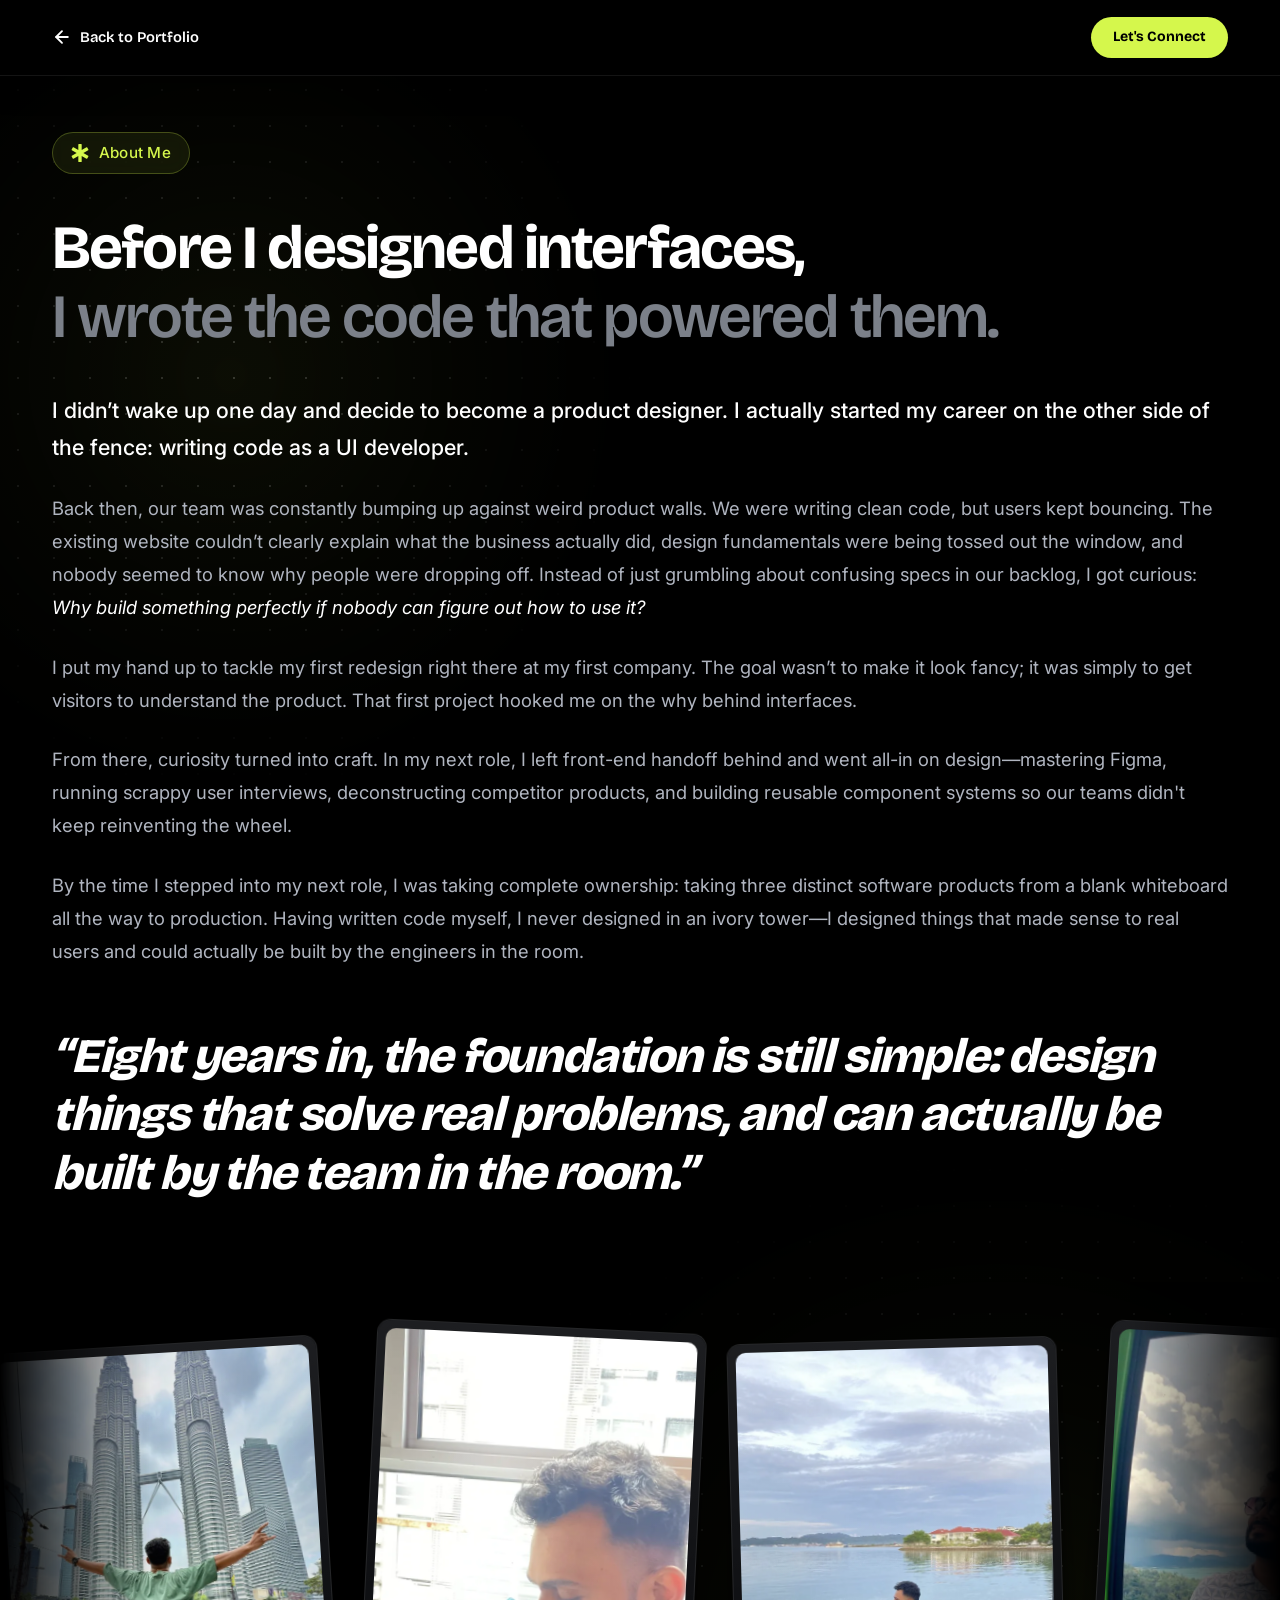
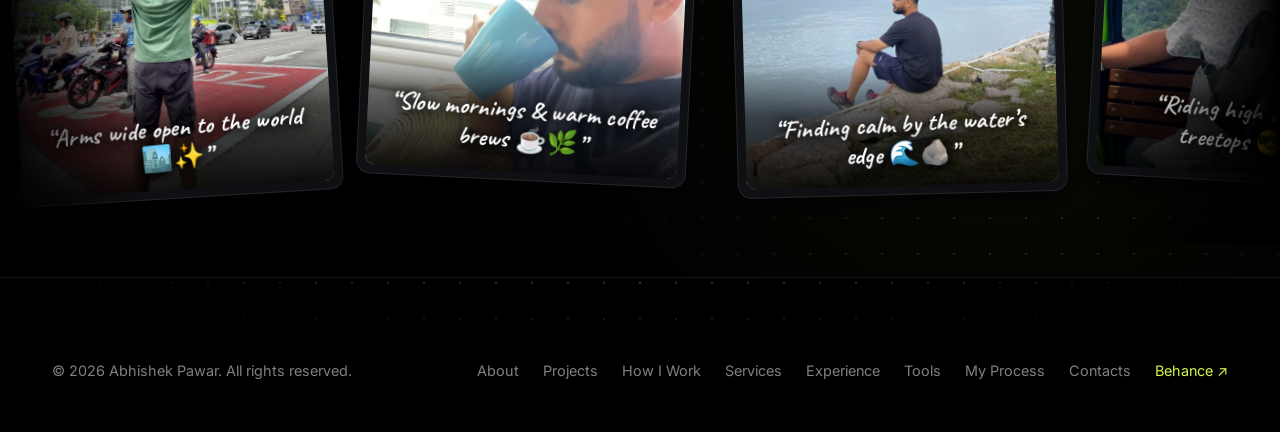
==== about.html @ 3caa87e2 "feat: add docs, resume page, and finalize portfolio updates" ====
<!DOCTYPE html>
<html lang="en" data-theme="dark">
<head>
  <meta charset="UTF-8">
  <meta name="viewport" content="width=device-width, initial-scale=1.0">
  <title>About Me — Abhishek Pawar | Staff / Lead Product Designer</title>
  <meta name="description" content="Before I designed interfaces, I wrote the code that powered them. The story, craft philosophy, and product journey of Abhishek Pawar.">

  <!-- Favicon / Tab Icons -->
  <link rel="icon" type="image/png" sizes="32x32" href="favicon.png?v=2">
  <link rel="icon" type="image/png" sizes="16x16" href="favicon.png?v=2">
  <link rel="shortcut icon" href="favicon.ico?v=2">
  <link rel="apple-touch-icon" href="favicon.png?v=2">

  <!-- Fonts: Bricolage Grotesque & Inter -->
  <link rel="preconnect" href="https://fonts.googleapis.com">
  <link rel="preconnect" href="https://fonts.gstatic.com" crossorigin>
  <link href="https://fonts.googleapis.com/css2?family=Bricolage+Grotesque:opsz,wght@12..96,400..800&family=Inter+Tight:ital,wght@0,300..800;1,300..800&family=Inter:wght@300;400;500;600;700&display=swap" rel="stylesheet">

  <!-- Shared Design System Tokens -->
  <link rel="stylesheet" href="css/design-system.css">

  <style>
    :root {
      --font-heading: 'Bricolage Grotesque', sans-serif !important;
      --accent-lime: #d5f74c;
      --accent-lime-hover: #e2fa70;
      --bg-dark: #000000;
      --bg-card: #0c0d0e;
      --bg-card-hover: #141517;
      --border-dark: rgba(255, 255, 255, 0.08);
      --border-lime: rgba(213, 247, 76, 0.35);
    }

    * {
      box-sizing: border-box;
      margin: 0;
      padding: 0;
    }

    body {
      background-color: var(--bg-dark);
      color: #ffffff;
      font-family: var(--font-body, 'Inter', -apple-system, sans-serif);
      overflow-x: hidden;
      min-height: 100vh;
      line-height: 1.6;
    }

    /* Full-Width Sticky Top Header Navigation (Exact Parity with hyno-case-study.html) */
    .cs-nav-header {
      position: fixed;
      top: 0;
      left: 0;
      width: 100%;
      height: 76px;
      z-index: 1000;
      background: rgba(0, 0, 0, 0.85);
      backdrop-filter: blur(20px);
      -webkit-backdrop-filter: blur(20px);
      border-bottom: 1px solid var(--border-dark);
      padding: 0;
      display: flex;
      align-items: center;
      transition: all 0.3s ease;
      box-shadow: 0 4px 30px rgba(0, 0, 0, 0.8);
    }

    .cs-nav-inner {
      width: 100%;
      max-width: var(--container-width, 1240px);
      margin: 0 auto;
      padding: 0 2rem;
      display: flex;
      justify-content: space-between;
      align-items: center;
    }

    .cs-nav-left {
      display: flex;
      align-items: center;
      gap: 16px;
    }

    .cs-back-link {
      display: inline-flex;
      align-items: center;
      gap: 8px;
      color: #ffffff;
      text-decoration: none;
      font-family: 'Bricolage Grotesque', sans-serif;
      font-size: 0.92rem;
      font-weight: 600;
      transition: all 0.3s ease;
    }

    .cs-back-link:hover {
      color: var(--accent-lime);
      transform: translateX(-4px);
    }

    .cs-nav-right {
      display: flex;
      align-items: center;
    }

    .cs-nav-cta {
      background: var(--accent-lime);
      color: #000000;
      text-decoration: none;
      padding: 9px 22px;
      border-radius: 100px;
      font-family: 'Bricolage Grotesque', sans-serif;
      font-size: 0.88rem;
      font-weight: 700;
      transition: all 0.25s ease;
      display: inline-flex;
      align-items: center;
    }

    .cs-nav-cta:hover {
      transform: translateY(-1px);
      background: var(--accent-lime-hover);
      box-shadow: 0 0 15px rgba(213, 247, 76, 0.4);
    }

    /* Page Content Layout (Full Width Container matching site tokens) */
    .about-page-wrapper {
      position: relative;
      z-index: 1;
      padding-top: calc(76px + 3.5rem);
      padding-bottom: 2rem;
      width: 100%;
    }

    /* Ambient Organic Feathered Dot Matrix (Soft localized halos at top-left and bottom carousel area) */
    .about-page-wrapper::before {
      content: '';
      position: absolute;
      inset: 0;
      background-image: 
        radial-gradient(circle at 18% 20%, rgba(213, 247, 76, 0.055) 0%, transparent 48%),
        radial-gradient(circle at 78% 88%, rgba(213, 247, 76, 0.05) 0%, transparent 45%),
        radial-gradient(rgba(255, 255, 255, 0.18) 1.25px, transparent 1.25px);
      background-size: auto, auto, 36px 36px;
      -webkit-mask-image: radial-gradient(ellipse 42% 30% at 18% 20%, #ffffff 0%, transparent 75%),
                          radial-gradient(ellipse 55% 35% at 78% 88%, #ffffff 0%, transparent 75%);
      mask-image: radial-gradient(ellipse 42% 30% at 18% 20%, #ffffff 0%, transparent 75%),
                  radial-gradient(ellipse 55% 35% at 78% 88%, #ffffff 0%, transparent 75%);
      pointer-events: none;
      z-index: 0;
    }

    .about-content-container {
      width: 100%;
      max-width: var(--container-width, 1240px);
      margin: 0 auto;
      padding: 0 2rem;
      position: relative;
      z-index: 2;
    }

    /* Hero Heading */
    .about-hero-title {
      font-family: 'Bricolage Grotesque', sans-serif !important;
      font-size: clamp(2.4rem, 4.8vw, 4.2rem);
      font-weight: 700;
      line-height: 1.12;
      letter-spacing: -0.03em;
      color: #ffffff;
      margin-top: 1.25rem;
      margin-bottom: 2.5rem;
    }

    .about-hero-title .muted {
      color: #7b8089;
      font-weight: 600;
    }

    /* Story Paragraphs — Full Width & Easy to Read */
    .about-story-article {
      display: flex;
      flex-direction: column;
      gap: 1.65rem;
      margin-bottom: 1.5rem;
      width: 100%;
    }

    .about-article-p {
      font-size: 1.15rem;
      line-height: 1.8;
      color: #b0b5c0;
      max-width: 100%;
      margin: 0;
    }

    .about-article-p.lead {
      font-size: 1.35rem;
      color: #ffffff;
      font-weight: 500;
      line-height: 1.7;
    }

    .about-article-p em {
      color: #ffffff;
      font-style: italic;
    }

    /* Bold, Bigger Conclusion in Double Inverted Commas, Heading Font, NO Bounding Box, NO Separation Line */
    .about-hero-quote {
      font-family: 'Bricolage Grotesque', sans-serif !important;
      font-size: clamp(2rem, 3.8vw, 3rem);
      font-weight: 800;
      line-height: 1.22;
      letter-spacing: -0.025em;
      color: #ffffff;
      margin-top: 2rem;
      margin-bottom: 3.5rem;
      width: 100%;
      max-width: 100%;
      background: none !important;
      border: none !important;
      padding: 0 !important;
      box-shadow: none !important;
    }

    /* Photo Carousel Track (Edge-to-Edge, Directly Below without Divider Line) */
    .about-page-wrapper .highlights-marquee-track {
      margin-top: 0;
      padding-top: 3.25rem;
      padding-bottom: 3.5rem;
      border-top: none !important;
      background: transparent !important;
      background-color: transparent !important;
    }

    .about-page-wrapper .highlights-marquee-wrapper {
      background: transparent !important;
      background-color: transparent !important;
    }
  </style>
</head>
<body>

  <!-- Full-Width Sticky Top Header Navigation (Exact Parity with hyno-case-study.html) -->
  <header class="cs-nav-header">
    <div class="cs-nav-inner">
      <div class="cs-nav-left">
        <a href="index.html#about" class="cs-back-link">
          <svg viewBox="0 0 24 24" width="20" height="20" fill="none" stroke="currentColor" stroke-width="2.2" stroke-linecap="round" stroke-linejoin="round" style="flex-shrink: 0;">
            <line x1="19" y1="12" x2="5" y2="12"></line>
            <polyline points="12 19 5 12 12 5"></polyline>
          </svg>
          <span>Back to Portfolio</span>
        </a>
      </div>

      <div class="cs-nav-right">
        <a href="index.html#contact" class="cs-nav-cta">Let's Connect</a>
      </div>
    </div>
  </header>

  <!-- Main Narrative Section -->
  <main class="about-page-wrapper">
    <div class="about-content-container">

      <!-- Section Tag Pill -->
      <div class="section-tag-group">
        <svg class="star-icon" viewBox="0 0 480 512"><path d="M471.99 334.43L336.06 256l135.93-78.43c7.66-4.42 10.28-14.2 5.86-21.86l-32.02-55.43c-4.42-7.65-14.21-10.28-21.87-5.86l-135.93 78.43V16c0-8.84-7.17-16-16.01-16h-64.04c-8.84 0-16.01 7.16-16.01 16v156.86L56.04 94.43c-7.66-4.42-17.45-1.79-21.87 5.86L2.15 155.71c-4.42 7.65-1.8 17.44 5.86 21.86L143.94 256 8.01 334.43c-7.66 4.42-10.28 14.21-5.86 21.86l32.02 55.43c4.42 7.65 14.21 10.27 21.87 5.86l135.93-78.43V496c0 8.84 7.17 16 16.01 16h64.04c8.84 0 16.01-7.16 16.01-16V339.14l135.93 78.43c7.66 4.42 17.45 1.8 21.87-5.86l32.02-55.43c4.42-7.65 1.8-17.43-5.86-21.85z"></path></svg>
        <span class="section-tag-text">About Me</span>
      </div>

      <!-- Headline -->
      <h1 class="about-hero-title">
        Before I designed interfaces,<br>
        <span class="muted">I wrote the code that powered them.</span>
      </h1>

      <!-- Full Story Narrative (Full Width) -->
      <article class="about-story-article">
        <p class="about-article-p lead">
          I didn’t wake up one day and decide to become a product designer. I actually started my career on the other side of the fence: writing code as a UI developer.
        </p>

        <p class="about-article-p">
          Back then, our team was constantly bumping up against weird product walls. We were writing clean code, but users kept bouncing. The existing website couldn’t clearly explain what the business actually did, design fundamentals were being tossed out the window, and nobody seemed to know why people were dropping off. Instead of just grumbling about confusing specs in our backlog, I got curious: <em>Why build something perfectly if nobody can figure out how to use it?</em>
        </p>

        <p class="about-article-p">
          I put my hand up to tackle my first redesign right there at my first company. The goal wasn’t to make it look fancy; it was simply to get visitors to understand the product. That first project hooked me on the why behind interfaces.
        </p>

        <p class="about-article-p">
          From there, curiosity turned into craft. In my next role, I left front-end handoff behind and went all-in on design—mastering Figma, running scrappy user interviews, deconstructing competitor products, and building reusable component systems so our teams didn't keep reinventing the wheel.
        </p>

        <p class="about-article-p">
          By the time I stepped into my next role, I was taking complete ownership: taking three distinct software products from a blank whiteboard all the way to production. Having written code myself, I never designed in an ivory tower—I designed things that made sense to real users and could actually be built by the engineers in the room.
        </p>

        <!-- Bold, Bigger Conclusion in Double Inverted Commas, Heading Font, NO Bounding Box -->
        <p class="about-hero-quote">
          “Eight years in, the foundation is still simple: design things that solve real problems, and can actually be built by the team in the room.”
        </p>
      </article>

    </div>

    <!-- Sliding Photo Carousel (Directly Below, No Divider Line) -->
    <div class="highlights-marquee-track">
      <div class="highlights-marquee-wrapper">
        <!-- Set 1: All 7 Personal Photos with Wholesome Captions -->
        <div class="highlight-card-wrapper" tabindex="0" role="article" aria-label="Personal highlight 1">
          <div class="highlight-card">
            <div class="highlight-card-inner">
              <img src="images/Me/Personal/opt_IMG_5681.webp" alt="Abhishek Pawar - Personal Snapshot" class="highlight-card-img" loading="lazy" decoding="async" />
              <div class="highlight-photo-caption">
                <span class="highlight-photo-quote">“Arms wide open to the world 🏙️✨”</span>
              </div>
            </div>
          </div>
        </div>

        <div class="highlight-card-wrapper" tabindex="0" role="article" aria-label="Personal highlight 2">
          <div class="highlight-card">
            <div class="highlight-card-inner">
              <img src="images/Me/Personal/opt_IMG_7128.webp" alt="Abhishek Pawar - Personal Snapshot" class="highlight-card-img" loading="lazy" decoding="async" />
              <div class="highlight-photo-caption">
                <span class="highlight-photo-quote">“Slow mornings &amp; warm coffee brews ☕🌿”</span>
              </div>
            </div>
          </div>
        </div>

        <div class="highlight-card-wrapper" tabindex="0" role="article" aria-label="Personal highlight 3">
          <div class="highlight-card">
            <div class="highlight-card-inner">
              <img src="images/Me/Personal/opt_IMG_7627.webp" alt="Abhishek Pawar - Personal Snapshot" class="highlight-card-img" loading="lazy" decoding="async" />
              <div class="highlight-photo-caption">
                <span class="highlight-photo-quote">“Finding calm by the water’s edge 🌊🪨”</span>
              </div>
            </div>
          </div>
        </div>

        <div class="highlight-card-wrapper" tabindex="0" role="article" aria-label="Personal highlight 4">
          <div class="highlight-card">
            <div class="highlight-card-inner">
              <img src="images/Me/Personal/opt_IMG_7464.webp" alt="Abhishek Pawar - Personal Snapshot" class="highlight-card-img" loading="lazy" decoding="async" />
              <div class="highlight-photo-caption">
                <span class="highlight-photo-quote">“Riding high above the treetops 😎🚠”</span>
              </div>
            </div>
          </div>
        </div>

        <div class="highlight-card-wrapper" tabindex="0" role="article" aria-label="Personal highlight 5">
          <div class="highlight-card">
            <div class="highlight-card-inner">
              <img src="images/Me/Personal/opt_IMG_7488.webp" alt="Abhishek Pawar - Personal Snapshot" class="highlight-card-img" loading="lazy" decoding="async" />
              <div class="highlight-photo-caption">
                <span class="highlight-photo-quote">“Where the ocean meets the endless sky ☁️🌊”</span>
              </div>
            </div>
          </div>
        </div>

        <div class="highlight-card-wrapper" tabindex="0" role="article" aria-label="Personal highlight 6">
          <div class="highlight-card">
            <div class="highlight-card-inner">
              <img src="images/Me/Personal/opt_IMG_7692.webp" alt="Abhishek Pawar - Personal Snapshot" class="highlight-card-img" loading="lazy" decoding="async" />
              <div class="highlight-photo-caption">
                <span class="highlight-photo-quote">“Salt in the air &amp; lightness in the soul 🏖️☀️”</span>
              </div>
            </div>
          </div>
        </div>

        <div class="highlight-card-wrapper" tabindex="0" role="article" aria-label="Personal highlight 7">
          <div class="highlight-card">
            <div class="highlight-card-inner">
              <img src="images/Me/Personal/opt_IMG_8713.webp" alt="Abhishek Pawar - Personal Snapshot" class="highlight-card-img" loading="lazy" decoding="async" />
              <div class="highlight-photo-caption">
                <span class="highlight-photo-quote">“Purely happy in the present moment 😄✨”</span>
              </div>
            </div>
          </div>
        </div>

        <!-- Set 2: Duplicate for Seamless Infinite Loop -->
        <div class="highlight-card-wrapper" tabindex="0" role="article" aria-label="Personal highlight 1">
          <div class="highlight-card">
            <div class="highlight-card-inner">
              <img src="images/Me/Personal/opt_IMG_5681.webp" alt="Abhishek Pawar - Personal Snapshot" class="highlight-card-img" loading="lazy" decoding="async" />
              <div class="highlight-photo-caption">
                <span class="highlight-photo-quote">“Arms wide open to the world 🏙️✨”</span>
              </div>
            </div>
          </div>
        </div>

        <div class="highlight-card-wrapper" tabindex="0" role="article" aria-label="Personal highlight 2">
          <div class="highlight-card">
            <div class="highlight-card-inner">
              <img src="images/Me/Personal/opt_IMG_7128.webp" alt="Abhishek Pawar - Personal Snapshot" class="highlight-card-img" loading="lazy" decoding="async" />
              <div class="highlight-photo-caption">
                <span class="highlight-photo-quote">“Slow mornings &amp; warm coffee brews ☕🌿”</span>
              </div>
            </div>
          </div>
        </div>

        <div class="highlight-card-wrapper" tabindex="0" role="article" aria-label="Personal highlight 3">
          <div class="highlight-card">
            <div class="highlight-card-inner">
              <img src="images/Me/Personal/opt_IMG_7627.webp" alt="Abhishek Pawar - Personal Snapshot" class="highlight-card-img" loading="lazy" decoding="async" />
              <div class="highlight-photo-caption">
                <span class="highlight-photo-quote">“Finding calm by the water’s edge 🌊🪨”</span>
              </div>
            </div>
          </div>
        </div>

        <div class="highlight-card-wrapper" tabindex="0" role="article" aria-label="Personal highlight 4">
          <div class="highlight-card">
            <div class="highlight-card-inner">
              <img src="images/Me/Personal/opt_IMG_7464.webp" alt="Abhishek Pawar - Personal Snapshot" class="highlight-card-img" loading="lazy" decoding="async" />
              <div class="highlight-photo-caption">
                <span class="highlight-photo-quote">“Riding high above the treetops 😎🚠”</span>
              </div>
            </div>
          </div>
        </div>

        <div class="highlight-card-wrapper" tabindex="0" role="article" aria-label="Personal highlight 5">
          <div class="highlight-card">
            <div class="highlight-card-inner">
              <img src="images/Me/Personal/opt_IMG_7488.webp" alt="Abhishek Pawar - Personal Snapshot" class="highlight-card-img" loading="lazy" decoding="async" />
              <div class="highlight-photo-caption">
                <span class="highlight-photo-quote">“Where the ocean meets the endless sky ☁️🌊”</span>
              </div>
            </div>
          </div>
        </div>

        <div class="highlight-card-wrapper" tabindex="0" role="article" aria-label="Personal highlight 6">
          <div class="highlight-card">
            <div class="highlight-card-inner">
              <img src="images/Me/Personal/opt_IMG_7692.webp" alt="Abhishek Pawar - Personal Snapshot" class="highlight-card-img" loading="lazy" decoding="async" />
              <div class="highlight-photo-caption">
                <span class="highlight-photo-quote">“Salt in the air &amp; lightness in the soul 🏖️☀️”</span>
              </div>
            </div>
          </div>
        </div>

        <div class="highlight-card-wrapper" tabindex="0" role="article" aria-label="Personal highlight 7">
          <div class="highlight-card">
            <div class="highlight-card-inner">
              <img src="images/Me/Personal/opt_IMG_8713.webp" alt="Abhishek Pawar - Personal Snapshot" class="highlight-card-img" loading="lazy" decoding="async" />
              <div class="highlight-photo-caption">
                <span class="highlight-photo-quote">“Purely happy in the present moment 😄✨”</span>
              </div>
            </div>
          </div>
        </div>
      </div>
    </div>
  </main>

  <!-- Footer -->
  <footer class="footer">
    <div class="container footer-inner">
      <div class="footer-copyright">
        © 2026 Abhishek Pawar. All rights reserved.
      </div>
      <ul class="footer-links">
        <li><a href="index.html#about" class="footer-link">About</a></li>
        <li><a href="index.html#projects" class="footer-link">Projects</a></li>
        <li><a href="index.html#why-us" class="footer-link">How I Work</a></li>
        <li><a href="index.html#services" class="footer-link">Services</a></li>
        <li><a href="index.html#experience" class="footer-link">Experience</a></li>
        <li><a href="index.html#tools" class="footer-link">Tools</a></li>
        <li><a href="index.html#process" class="footer-link">My Process</a></li>
        <li><a href="index.html#contact" class="footer-link">Contacts</a></li>
        <li><a href="https://www.behance.net/abhishek_pawar" target="_blank" rel="noopener noreferrer" class="footer-link" style="color: var(--accent-lime);">Behance ↗</a></li>
      </ul>
    </div>
  </footer>

</body>
</html>
---- css/design-system.css ----
/* ==========================================================================
   VISUAL IDENTITY STUDIO — COMPLETE DESIGN SYSTEM
   Exact Replication of All Sections from https://visualidentity.studio/
   ========================================================================== */

@import url('https://fonts.googleapis.com/css2?family=Bricolage+Grotesque:wght@400;500;600;700;800&display=swap');
@import url('https://fonts.googleapis.com/css2?family=Inter+Tight:wght@400;500;600;700;800&family=Inter:wght@300;400;500;600;700&display=swap');
@import url('https://fonts.googleapis.com/css2?family=JetBrains+Mono:wght@400;500;600;700;800&display=swap');
@import url('https://fonts.googleapis.com/css2?family=Caveat:wght@400;500;600;700&display=swap');

:root {
  /* Visual Identity Studio Palette */
  --bg-dark: #000000;
  --bg-section-alt: #000000;
  --bg-card: #0c0d0e;
  --bg-card-hover: #141517;

  --text-white: #ffffff;
  --text-gray: #808080;
  --text-muted: #555555;

  /* Signature Electric Lime Green Accent */
  --accent-lime: #d5f74c;
  --accent-lime-hover: #c4e63b;
  --accent-lime-subtle: rgba(213, 247, 76, 0.12);

  --border-dark: rgba(255, 255, 255, 0.1);
  --border-dark-hover: rgba(213, 247, 76, 0.35);

  --font-heading: 'Bricolage Grotesque', 'Inter Tight', -apple-system, BlinkMacSystemFont, sans-serif;
  --font-body: 'Inter', -apple-system, BlinkMacSystemFont, sans-serif;
  --font-mono: 'JetBrains Mono', monospace;
  --font-brand: 'Bricolage Grotesque', sans-serif;

  --container-width: 1240px;
  --header-height: 80px;

  --radius-sm: 8px;
  --radius-md: 16px;
  --radius-lg: 28px;
  --radius-pill: 9999px;

  --transition-fast: 0.2s cubic-bezier(0.16, 1, 0.3, 1);
  --transition-normal: 0.35s cubic-bezier(0.16, 1, 0.3, 1);

  --z-sticky: 100;
  --z-modal: 1000;
  --z-toast: 2000;
}

[data-theme="light"] {
  --bg-dark: #f8f9fb;
  --bg-section-alt: #edf0f5;
  --bg-card: #ffffff;
  --bg-card-hover: #f1f5f9;

  --text-white: #0f172a;
  --text-gray: #475569;
  --text-muted: #94a3b8;

  --accent-lime: #5c9400;
  --accent-lime-hover: #4b7a00;
  --accent-lime-subtle: rgba(92, 148, 0, 0.12);

  --border-dark: rgba(0, 0, 0, 0.1);
  --border-dark-hover: rgba(92, 148, 0, 0.4);
}

/* Global Reset */
*, *::before, *::after {
  box-sizing: border-box;
  margin: 0;
  padding: 0;
}

html {
  scroll-behavior: smooth;
  font-size: 16px;
  background-color: var(--bg-dark);
  color: var(--text-white);
  -webkit-font-smoothing: antialiased;
  -moz-osx-font-smoothing: grayscale;
}

body {
  font-family: var(--font-body);
  background-color: var(--bg-dark);
  color: var(--text-white);
  line-height: 1.6;
  min-height: 100vh;
  overflow-x: hidden;
}

a {
  color: inherit;
  text-decoration: none;
}

button {
  font-family: inherit;
  cursor: pointer;
  border: none;
  background: none;
}

img {
  max-width: 100%;
  height: auto;
  display: block;
}

/* Container */
.container {
  width: 100%;
  max-width: var(--container-width);
  margin: 0 auto;
  padding: 0 2rem;
  position: relative;
  z-index: 1;
}

.section {
  padding: 7rem 0;
  position: relative;
  overflow: hidden;
}

@media (max-width: 768px) {
  .section {
    padding: 4.5rem 0;
  }
}

/* Star-of-Life Icon Tag Header */
.section-tag-group {
  display: inline-flex;
  align-items: center;
  gap: 0.6rem;
  margin-bottom: 1.25rem;
  background: rgba(213, 247, 76, 0.08);
  border: 1px solid rgba(213, 247, 76, 0.25);
  border-radius: 100px;
  padding: 8px 18px;
  backdrop-filter: blur(10px);
}

.star-icon {
  width: 18px;
  height: 18px;
  fill: var(--accent-lime);
  animation: spinStar 12s linear infinite;
}

@keyframes spinStar {
  from { transform: rotate(0deg); }
  to { transform: rotate(360deg); }
}

.section-tag-text {
  font-family: var(--font-body);
  font-size: 0.95rem;
  font-weight: 500;
  color: var(--accent-lime);
  text-transform: capitalize;
  letter-spacing: 0.02em;
}

.section-title {
  font-family: var(--font-heading);
  font-size: clamp(2.5rem, 5vw, 4rem);
  font-weight: 600;
  line-height: 1.1;
  letter-spacing: -0.02em;
  margin-bottom: 1rem;
}

.section-title span.muted,
.highlights-title span.muted {
  color: var(--text-gray);
}

.section-description {
  font-size: 1.15rem;
  color: var(--text-gray);
  max-width: 620px;
  line-height: 1.65;
}

/* Glass Header */
.header-glass {
  position: fixed;
  top: 0;
  left: 0;
  width: 100%;
  height: var(--header-height);
  z-index: var(--z-sticky);
  background: rgba(0, 0, 0, 0.75);
  backdrop-filter: blur(20px);
  -webkit-backdrop-filter: blur(20px);
  border-bottom: 1px solid var(--border-dark);
  display: flex;
  align-items: center;
  transition: all var(--transition-normal);
}

.header-inner {
  display: flex;
  align-items: center;
  justify-content: space-between;
  width: 100%;
}

.brand-logo {
  display: flex;
  align-items: center;
  gap: 0.75rem;
  font-family: var(--font-brand);
  font-size: 1.15rem;
  font-weight: 700;
  letter-spacing: -0.02em;
  color: var(--text-white);
}

.brand-logo-mark {
  width: 36px;
  height: 36px;
  border-radius: 50%;
  overflow: hidden;
  border: 1.5px solid rgba(213, 247, 76, 0.4);
  background: #121316;
  display: flex;
  align-items: center;
  justify-content: center;
  flex-shrink: 0;
  box-shadow: none;
}

.brand-logo-img {
  width: 100%;
  height: 100%;
  object-fit: cover;
  object-position: center;
  display: block;
}

.nav-links {
  display: flex;
  align-items: center;
  gap: clamp(1.15rem, 1.8vw, 2.25rem);
  list-style: none;
  white-space: nowrap;
}

.nav-link {
  font-size: 0.925rem;
  font-weight: 500;
  color: var(--text-gray);
  transition: color var(--transition-fast);
}

.nav-link:hover, .nav-link.active {
  color: var(--text-white);
}

/* Primary Button (Electric Lime Accent) */
.btn-lime {
  display: inline-flex;
  align-items: center;
  justify-content: center;
  gap: 0.5rem;
  padding: 0.8rem 1.6rem;
  border-radius: var(--radius-pill);
  background-color: var(--accent-lime);
  color: var(--bg-dark);
  font-family: var(--font-heading);
  font-size: 0.925rem;
  font-weight: 700;
  letter-spacing: -0.01em;
  transition: all var(--transition-fast);
  box-shadow: none;
}

.btn-lime:hover {
  background-color: var(--accent-lime-hover);
  transform: translateY(-2px);
  box-shadow: none;
}

.btn-outline {
  display: inline-flex;
  align-items: center;
  justify-content: center;
  gap: 0.5rem;
  padding: 0.8rem 1.6rem;
  border-radius: var(--radius-pill);
  background: transparent;
  border: 1px solid var(--border-dark);
  color: var(--text-white);
  font-family: var(--font-heading);
  font-size: 0.925rem;
  font-weight: 600;
  transition: all var(--transition-fast);
}

.btn-outline:hover {
  border-color: var(--accent-lime);
  color: var(--accent-lime);
}

/* Infinite Logo Marquee */
.logo-marquee-track {
  overflow: hidden;
  width: 100%;
  position: relative;
}

.logo-marquee-track::before, .logo-marquee-track::after {
  content: "";
  position: absolute;
  top: 0;
  width: 120px;
  height: 100%;
  z-index: 2;
  pointer-events: none;
}

.logo-marquee-track::before {
  left: 0;
  background: linear-gradient(to right, var(--bg-dark), transparent);
}

.logo-marquee-track::after {
  right: 0;
  background: linear-gradient(to left, var(--bg-dark), transparent);
}

.logo-marquee-wrapper {
  display: flex;
  width: max-content;
  animation: logoScroll 28s linear infinite;
}

.logo-marquee-wrapper:hover {
  animation-play-state: paused;
}

@keyframes logoScroll {
  0% { transform: translateX(0); }
  100% { transform: translateX(-50%); }
}

.logo-marquee-item {
  flex-shrink: 0;
  display: flex;
  align-items: center;
  justify-content: center;
  padding: 0.75rem 1.75rem;
  background: transparent;
  border: none;
  border-radius: 0;
}

.logo-marquee-item img,
.logo-marquee-item svg {
  width: auto;
  height: 36px;
  max-height: 40px;
  object-fit: contain;
  image-rendering: -webkit-optimize-contrast;
  opacity: 0.95;
  transition: opacity 0.3s ease;
}

.logo-marquee-item:hover img,
.logo-marquee-item:hover svg {
  opacity: 1;
}

/* Hero Marquee Specific Styles (No side fade, gray logos, behind WebGL 3D glass shape) */
.hero-logo-marquee-track {
  overflow: hidden;
  width: 100%;
  position: relative;
  background: transparent;
}

.hero-logo-marquee-track::before,
.hero-logo-marquee-track::after {
  display: none !important;
}

.hero-logo-marquee-track .logo-marquee-item img,
.hero-logo-marquee-track .logo-marquee-item svg {
  filter: grayscale(100%) opacity(0.55);
  transition: filter var(--transition-fast), opacity var(--transition-fast);
}

.hero-logo-marquee-track .logo-marquee-item:hover img,
.hero-logo-marquee-track .logo-marquee-item:hover svg {
  filter: grayscale(100%) opacity(0.55);
}

/* Hero Left Portrait Image Styling */
.hero-portrait-container {
  position: absolute;
  bottom: 0;
  left: clamp(0px, calc(4vw - 1rem), 4rem);
  height: 82vh;
  max-height: 860px;
  width: auto;
  max-width: 45vw;
  z-index: 2;
  pointer-events: none;
  display: flex;
  align-items: flex-end;
  justify-content: flex-start;
  user-select: none;
}

.hero-portrait-img {
  height: 100%;
  width: auto;
  max-width: 100%;
  object-fit: contain;
  object-position: left bottom;
  filter: drop-shadow(0 25px 50px rgba(0, 0, 0, 0.7));
  display: block;
}

@media (max-width: 1024px) {
  .hero-portrait-container {
    height: 65vh;
    max-width: 50vw;
    left: clamp(0px, calc(3vw - 1rem), 1.5rem);
  }
}

@media (max-width: 768px) {
  .hero-portrait-container {
    height: 52vh;
    max-width: 65vw;
    left: 0;
    opacity: 0.8;
  }
}

@media (max-width: 480px) {
  .hero-portrait-container {
    height: 42vh;
    max-width: 80vw;
    left: 0;
    opacity: 0.65;
  }
}

/* ==========================================================================
   ABOUT SECTION — LEFT CONTENT / RIGHT 3D CHARACTER ON PODIUM
   ========================================================================== */
.about-hero-grid {
  display: flex;
  align-items: center;
  justify-content: space-between;
  gap: 2.5rem;
}

.about-hero-content {
  flex: 1 1 44%;
  max-width: 520px;
  position: relative;
  z-index: 2;
}

.about-hero-title {
  font-family: var(--font-heading);
  font-size: clamp(2.4rem, 4vw, 3.4rem);
  font-weight: 800;
  color: var(--text-white);
  line-height: 1.15;
  letter-spacing: -0.02em;
  margin-bottom: 1.5rem;
}

.about-hero-title .accent-lime {
  color: var(--accent-lime);
}

.about-hero-quote {
  font-family: var(--font-body);
  font-size: clamp(1.15rem, 1.45vw, 1.32rem);
  font-weight: 400;
  font-style: italic;
  color: #ffffff;
  line-height: 1.75;
  letter-spacing: -0.01em;
  margin-bottom: 0;
}

.about-hero-visual {
  flex: 1 1 56%;
  position: relative;
  display: flex;
  justify-content: center;
  align-items: center;
  min-height: 620px;
}

.about-hero-glow {
  position: absolute;
  width: 600px;
  height: 600px;
  border-radius: 50%;
  background: radial-gradient(circle, rgba(213, 247, 76, 0.25) 0%, rgba(213, 247, 76, 0) 70%);
  filter: blur(75px);
  pointer-events: none;
  z-index: 0;
}

.about-hero-character {
  position: relative;
  z-index: 1;
  width: 125%;
  max-width: 860px;
  height: auto;
  max-height: 780px;
  object-fit: contain;
  filter: drop-shadow(0 30px 60px rgba(0, 0, 0, 0.95)) drop-shadow(0 0 35px rgba(213, 247, 76, 0.25));
  transition: transform 0.4s cubic-bezier(0.16, 1, 0.3, 1);
  display: block;
  transform-origin: center center;
}

.about-hero-character:hover {
  transform: translateY(-8px) scale(1.03);
}

@media (max-width: 1100px) {
  .about-hero-visual {
    min-height: 520px;
  }
  .about-hero-character {
    width: 115%;
    max-width: 700px;
    max-height: 640px;
  }
}

@media (max-width: 900px) {
  .about-hero-grid {
    flex-direction: column;
    align-items: center;
    gap: 3rem;
  }
  .about-hero-content {
    max-width: 100%;
  }
  .about-hero-visual {
    width: 100%;
    justify-content: center;
    min-height: 480px;
  }
  .about-hero-character {
    width: 100%;
    max-width: 600px;
    max-height: 560px;
  }
  .about-hero-glow {
    width: 440px;
    height: 440px;
  }
}

@media (max-width: 600px) {
  .about-hero-visual {
    min-height: 380px;
  }
  .about-hero-character {
    width: 100%;
    max-width: 100%;
    max-height: 420px;
  }
  .about-hero-glow {
    width: 300px;
    height: 300px;
  }
}

/* 3-Column Portfolio Projects Grid */
.portfolio-grid {
  display: grid;
  grid-template-columns: repeat(3, 1fr);
  gap: 2rem;
  margin-top: 3.5rem;
}

@media (max-width: 992px) {
  .portfolio-grid {
    grid-template-columns: repeat(2, 1fr);
  }
}

@media (max-width: 600px) {
  .portfolio-grid {
    grid-template-columns: 1fr;
  }
}

.portfolio-card {
  display: flex;
  flex-direction: column;
  border: 1px solid transparent;
  background-image: 
    linear-gradient(#0c0d0e, #0c0d0e), 
    linear-gradient(180deg, rgba(255, 255, 255, 0.16) 0%, rgba(255, 255, 255, 0.04) 40%, rgba(255, 255, 255, 0) 100%);
  background-origin: border-box;
  background-clip: padding-box, border-box;
  border-radius: 24px;
  overflow: hidden;
  box-shadow: 0 10px 30px rgba(0, 0, 0, 0.4);
  transition: transform 0.35s cubic-bezier(0.16, 1, 0.3, 1), box-shadow 0.35s ease, background-image 0.35s ease;
  cursor: pointer;
}

.portfolio-card:hover {
  transform: translateY(-6px);
  background-image: 
    linear-gradient(#121316, #121316), 
    linear-gradient(180deg, rgba(213, 247, 76, 0.45) 0%, rgba(255, 255, 255, 0.12) 40%, rgba(255, 255, 255, 0) 100%);
  box-shadow: 0 20px 40px rgba(0, 0, 0, 0.6), 0 0 25px rgba(213, 247, 76, 0.1);
}

.portfolio-card-img-wrapper {
  position: relative;
  width: 100%;
  aspect-ratio: 1 / 1;
  overflow: hidden;
  background: #000000;
}

.portfolio-card-img-wrapper img {
  width: 100%;
  height: 100%;
  object-fit: cover;
  transition: transform 0.6s cubic-bezier(0.16, 1, 0.3, 1);
}

.portfolio-card:hover .portfolio-card-img-wrapper img {
  transform: scale(1.08);
}

.portfolio-card-content {
  padding: 1.75rem;
  display: flex;
  align-items: center;
  justify-content: space-between;
  border-top: 1px solid rgba(255, 255, 255, 0.06);
  background: transparent;
}

.portfolio-card-title {
  font-family: var(--font-heading);
  font-size: 1.25rem;
  font-weight: 700;
  letter-spacing: -0.01em;
  color: var(--text-white);
}

.portfolio-card-category {
  font-size: 0.8rem;
  color: var(--accent-lime);
  font-weight: 600;
  text-transform: uppercase;
  letter-spacing: 0.05em;
}

.portfolio-card-arrow {
  width: 36px;
  height: 36px;
  border-radius: 50%;
  background: rgba(255, 255, 255, 0.05);
  border: 1px solid var(--border-dark);
  display: flex;
  align-items: center;
  justify-content: center;
  color: var(--text-white);
  transition: all var(--transition-fast);
}

.portfolio-card:hover .portfolio-card-arrow {
  background: var(--accent-lime);
  border-color: var(--accent-lime);
  color: var(--bg-dark);
}

/* Behance Portfolio Action Banner in Selected Projects */
.behance-portfolio-banner {
  margin-top: 2rem;
  display: flex;
  align-items: center;
  justify-content: space-between;
  gap: 1.75rem;
  padding: 1.75rem 2.25rem;
  border-radius: 24px;
  background: linear-gradient(135deg, rgba(18, 19, 22, 0.95) 0%, rgba(12, 13, 14, 0.98) 100%);
  border: 1px solid rgba(255, 255, 255, 0.08);
  box-shadow: 0 10px 30px rgba(0, 0, 0, 0.35);
  position: relative;
  overflow: hidden;
  transition: transform 0.35s cubic-bezier(0.16, 1, 0.3, 1), border-color 0.35s ease, box-shadow 0.35s ease;
}

.behance-portfolio-banner::before {
  content: "";
  position: absolute;
  top: 0;
  left: 0;
  width: 100%;
  height: 100%;
  background: radial-gradient(circle at 10% 50%, rgba(213, 247, 76, 0.06) 0%, transparent 60%);
  pointer-events: none;
}

.behance-portfolio-banner:hover {
  transform: translateY(-3px);
  border-color: rgba(213, 247, 76, 0.35);
  box-shadow: 0 16px 36px rgba(0, 0, 0, 0.5), 0 0 20px rgba(213, 247, 76, 0.08);
}

.behance-banner-left {
  display: flex;
  align-items: center;
  gap: 1.5rem;
  position: relative;
  z-index: 1;
}

.behance-badge-icon {
  width: 52px;
  height: 52px;
  min-width: 52px;
  border-radius: 14px;
  background: rgba(213, 247, 76, 0.1);
  border: 1px solid rgba(213, 247, 76, 0.25);
  color: var(--accent-lime);
  display: flex;
  align-items: center;
  justify-content: center;
  transition: all var(--transition-fast);
}

.behance-portfolio-banner:hover .behance-badge-icon {
  background: var(--accent-lime);
  color: #000000;
  box-shadow: none;
}

.behance-banner-text {
  display: flex;
  flex-direction: column;
  gap: 0.35rem;
}

.behance-banner-title {
  font-family: var(--font-heading);
  font-size: 1.2rem;
  font-weight: 700;
  color: var(--text-white);
  margin: 0;
  letter-spacing: -0.01em;
}

.behance-banner-desc {
  font-size: 0.92rem;
  color: var(--text-gray);
  margin: 0;
  line-height: 1.5;
  max-width: 600px;
}

.behance-action-btn {
  white-space: nowrap;
  position: relative;
  z-index: 1;
  text-decoration: none;
  flex-shrink: 0;
  font-family: var(--font-body) !important;
  font-weight: 600 !important;
  letter-spacing: -0.01em;
}

.behance-action-btn .behance-arrow {
  font-size: 1.1rem;
  transition: transform var(--transition-fast);
  display: inline-block;
}

.behance-action-btn:hover .behance-arrow {
  transform: translate(2px, -2px);
}

@media (max-width: 768px) {
  .behance-portfolio-banner {
    flex-direction: column;
    align-items: flex-start;
    padding: 1.5rem;
    gap: 1.25rem;
  }
  
  .behance-banner-left {
    flex-direction: row;
    gap: 1.15rem;
  }

  .behance-action-btn {
    width: 100%;
    justify-content: center;
  }
}

/* Stats Bento Grid */
.stats-bento-grid {
  display: grid;
  grid-template-columns: repeat(4, 1fr);
  gap: 1.5rem;
  margin-top: 3.5rem;
}

@media (max-width: 900px) {
  .stats-bento-grid {
    grid-template-columns: repeat(2, 1fr);
  }
}

@media (max-width: 500px) {
  .stats-bento-grid {
    grid-template-columns: 1fr;
  }
}

.stats-card {
  border: 1px solid transparent;
  background-image: 
    linear-gradient(#0c0d0e, #0c0d0e), 
    linear-gradient(180deg, rgba(255, 255, 255, 0.16) 0%, rgba(255, 255, 255, 0.04) 40%, rgba(255, 255, 255, 0) 100%);
  background-origin: border-box;
  background-clip: padding-box, border-box;
  border-radius: 24px;
  padding: 2.5rem 2rem;
  display: flex;
  flex-direction: column;
  justify-content: center;
  box-shadow: 0 10px 30px rgba(0, 0, 0, 0.4);
  transition: transform 0.35s cubic-bezier(0.16, 1, 0.3, 1), box-shadow 0.35s ease, background-image 0.35s ease;
}

.stats-card:hover {
  transform: translateY(-6px);
  background-image: 
    linear-gradient(#121316, #121316), 
    linear-gradient(180deg, rgba(213, 247, 76, 0.45) 0%, rgba(255, 255, 255, 0.12) 40%, rgba(255, 255, 255, 0) 100%);
  box-shadow: 0 20px 40px rgba(0, 0, 0, 0.6), 0 0 25px rgba(213, 247, 76, 0.1);
}

.stats-number {
  font-family: var(--font-heading);
  font-size: clamp(2.5rem, 4vw, 3.75rem);
  font-weight: 800;
  color: var(--accent-lime);
  line-height: 1;
  margin-bottom: 0.75rem;
}

.stats-text {
  font-size: 0.95rem;
  color: var(--text-gray);
  line-height: 1.55;
}

/* Horizontal Timeline Slider Component for Trends & Insights */
.horizontal-timeline-container {
  position: relative;
  width: 100%;
  margin-top: 3.5rem;
  padding: 2.5rem 0 1rem;
  overflow-x: auto;
  scrollbar-width: none;
}

.horizontal-timeline-container::-webkit-scrollbar {
  display: none;
}

.horizontal-timeline-track {
  display: flex;
  gap: 2rem;
  width: max-content;
  position: relative;
  padding-top: 2.5rem;
}

/* Central Horizontal Line */
.horizontal-timeline-track::before {
  content: "";
  position: absolute;
  top: 10px;
  left: 0;
  width: 100%;
  height: 2px;
  background: var(--border-dark);
}

.timeline-block {
  position: relative;
  width: 340px;
  flex-shrink: 0;
}

/* Milestone Node Dot */
.timeline-dot {
  position: absolute;
  top: -2.5rem;
  left: 1.5rem;
  transform: translateY(-50%);
  width: 18px;
  height: 18px;
  border-radius: 50%;
  background: var(--bg-dark);
  border: 3px solid var(--accent-lime);
  z-index: 2;
  transition: all var(--transition-fast);
}

.timeline-block:hover .timeline-dot {
  background: var(--accent-lime);
  box-shadow: 0 0 16px var(--accent-lime);
}

.timeline-card {
  border: 1px solid transparent;
  background-image: 
    linear-gradient(#0c0d0e, #0c0d0e), 
    linear-gradient(180deg, rgba(255, 255, 255, 0.16) 0%, rgba(255, 255, 255, 0.04) 40%, rgba(255, 255, 255, 0) 100%);
  background-origin: border-box;
  background-clip: padding-box, border-box;
  border-radius: 24px;
  padding: 2.25rem 2rem;
  display: flex;
  flex-direction: column;
  justify-content: space-between;
  height: 100%;
  box-shadow: 0 10px 30px rgba(0, 0, 0, 0.4);
  transition: transform 0.35s cubic-bezier(0.16, 1, 0.3, 1), box-shadow 0.35s ease, background-image 0.35s ease;
}

.timeline-block:hover .timeline-card {
  transform: translateY(-6px);
  background-image: 
    linear-gradient(#121316, #121316), 
    linear-gradient(180deg, rgba(213, 247, 76, 0.45) 0%, rgba(255, 255, 255, 0.12) 40%, rgba(255, 255, 255, 0) 100%);
  box-shadow: 0 20px 40px rgba(0, 0, 0, 0.6), 0 0 25px rgba(213, 247, 76, 0.1);
}

.trend-date {
  font-size: 0.8rem;
  color: var(--accent-lime);
  font-weight: 600;
  margin-bottom: 0.75rem;
}

.trend-title {
  font-family: var(--font-heading);
  font-size: 1.2rem;
  font-weight: 700;
  color: var(--text-white);
  line-height: 1.35;
  margin-bottom: 0.85rem;
}

.trend-excerpt {
  font-size: 0.9rem;
  color: var(--text-gray);
  line-height: 1.6;
  margin-bottom: 1.5rem;
}

.trend-link {
  display: inline-flex;
  align-items: center;
  gap: 0.4rem;
  font-size: 0.875rem;
  font-weight: 700;
  color: var(--accent-lime);
  transition: gap var(--transition-fast);
}

.timeline-block:hover .trend-link {
  gap: 0.75rem;
}


/* Services Nested Accordion Component */
.accordion-wrapper {
  display: flex;
  flex-direction: column;
  gap: 1.25rem;
  margin-top: 3.5rem;
}

.accordion-item {
  border: 1px solid transparent;
  background-image: 
    linear-gradient(#0c0d0e, #0c0d0e), 
    linear-gradient(180deg, rgba(255, 255, 255, 0.16) 0%, rgba(255, 255, 255, 0.04) 40%, rgba(255, 255, 255, 0) 100%);
  background-origin: border-box;
  background-clip: padding-box, border-box;
  border-radius: 24px;
  overflow: hidden;
  box-shadow: 0 10px 30px rgba(0, 0, 0, 0.4);
  transition: transform 0.35s cubic-bezier(0.16, 1, 0.3, 1), box-shadow 0.35s ease, background-image 0.35s ease;
}

.accordion-item:hover, .accordion-item.open {
  background-image: 
    linear-gradient(#121316, #121316), 
    linear-gradient(180deg, rgba(213, 247, 76, 0.35) 0%, rgba(255, 255, 255, 0.1) 40%, rgba(255, 255, 255, 0) 100%);
  box-shadow: 0 15px 35px rgba(0, 0, 0, 0.5), 0 0 20px rgba(213, 247, 76, 0.08);
}

.accordion-header {
  padding: 2rem 2.25rem;
  display: flex;
  align-items: center;
  justify-content: space-between;
  cursor: pointer;
  user-select: none;
}

.accordion-title {
  font-family: var(--font-heading);
  font-size: clamp(1.4rem, 2.2vw, 1.7rem);
  font-weight: 700;
  color: var(--text-white);
  display: flex;
  align-items: center;
  gap: 1.25rem;
}

.accordion-icon {
  width: 36px;
  height: 36px;
  border-radius: 50%;
  background: rgba(255, 255, 255, 0.05);
  border: 1px solid var(--border-dark);
  display: inline-flex;
  align-items: center;
  justify-content: center;
  font-size: 1.35rem;
  font-weight: 300;
  line-height: 0;
  color: var(--accent-lime);
  transition: transform var(--transition-fast), background var(--transition-fast), border-color var(--transition-fast);
  padding-bottom: 3px;
  box-sizing: border-box;
}

.accordion-item.open .accordion-icon {
  transform: rotate(45deg);
  background: rgba(213, 247, 76, 0.12);
  border-color: rgba(213, 247, 76, 0.35);
}

.accordion-body {
  max-height: 0;
  overflow: hidden;
  transition: max-height 0.4s cubic-bezier(0.16, 1, 0.3, 1), padding 0.4s ease;
  padding: 0 2.25rem;
}

.accordion-item.open .accordion-body {
  max-height: 600px;
  padding: 0 2.25rem 2.25rem 2.25rem;
}

.accordion-content-grid {
  display: grid;
  grid-template-columns: 1.1fr 1.5fr;
  gap: 3rem;
  padding-top: 1.5rem;
  border-top: 1px solid rgba(255, 255, 255, 0.06);
  align-items: start;
}

@media (max-width: 900px) {
  .accordion-content-grid {
    grid-template-columns: 1fr;
    gap: 1.5rem;
  }
}

.tag-pill {
  display: inline-block;
  padding: 0.4rem 0.9rem;
  border-radius: var(--radius-pill);
  background: rgba(255, 255, 255, 0.05);
  border: 1px solid var(--border-dark);
  font-size: 0.825rem;
  color: var(--text-gray);
  margin-right: 0.4rem;
  margin-bottom: 0.5rem;
}

/* Process Timeline Section - 4-Card Bento Grid Layout */
.process-grid {
  display: grid;
  grid-template-columns: repeat(4, 1fr);
  gap: 1.5rem;
  margin-top: 3.5rem;
}

@media (max-width: 1100px) {
  .process-grid {
    grid-template-columns: repeat(2, 1fr);
  }
}

@media (max-width: 600px) {
  .process-grid {
    grid-template-columns: 1fr;
  }
}

.process-card {
  border: 1px solid transparent;
  background-image: 
    linear-gradient(#0c0d0f, #0c0d0f), 
    linear-gradient(180deg, rgba(255, 255, 255, 0.16) 0%, rgba(255, 255, 255, 0.04) 40%, rgba(255, 255, 255, 0) 100%);
  background-origin: border-box;
  background-clip: padding-box, border-box;
  border-radius: 24px;
  padding: 2.25rem 1.75rem;
  position: relative;
  display: flex;
  flex-direction: column;
  justify-content: flex-start;
  align-items: flex-start;
  box-shadow: 0 10px 30px rgba(0, 0, 0, 0.4);
}

.process-card:hover {
  transform: none;
}

.process-icon-box {
  width: 58px;
  height: 58px;
  border-radius: 16px;
  background: rgba(255, 255, 255, 0.06);
  border: 1px solid rgba(255, 255, 255, 0.15);
  display: flex;
  align-items: center;
  justify-content: center;
  margin-bottom: 1.75rem;
  color: #ffffff;
}

.process-icon-box svg {
  width: 28px;
  height: 28px;
  stroke: #ffffff;
  fill: none;
  stroke-width: 1.75;
  stroke-linecap: round;
  stroke-linejoin: round;
}

.process-icon-box .material-symbols-outlined {
  font-size: 28px;
  color: #ffffff;
}

.process-card:hover .process-icon-box {
  transform: none;
}

.process-card-body {
  flex: 1;
  display: flex;
  flex-direction: column;
}

.process-card-title {
  font-family: var(--font-heading);
  font-size: 1.15rem;
  font-weight: 700;
  color: #ffffff;
  margin-bottom: 10px;
  line-height: 1.3;
}

.process-card-desc {
  font-size: 0.92rem;
  color: var(--text-muted);
  line-height: 1.6;
  font-family: var(--font-body);
  margin: 0;
}

/* ==========================================================================
   PROCESS VARIANT B — ASYMMETRICAL BENTO GRID (60-40 & 40-60)
   ========================================================================== */
.process-header-wrap {
  display: flex;
  align-items: center;
  justify-content: space-between;
  gap: 3rem;
}

.process-header-left {
  flex: 1 1 55%;
  max-width: 580px;
}

.process-header-left .section-title {
  margin-bottom: 1rem;
}

.process-header-left .section-description {
  max-width: 100%;
  margin: 0;
}

.process-header-right {
  flex: 0 1 45%;
  display: flex;
  justify-content: flex-end;
  align-items: center;
}

.process-3d-character {
  width: auto;
  max-width: 100%;
  max-height: 328px;
  object-fit: contain;
  filter: drop-shadow(0 20px 35px rgba(0, 0, 0, 0.65)) drop-shadow(0 0 24px rgba(213, 247, 76, 0.18));
  transition: transform 0.4s cubic-bezier(0.16, 1, 0.3, 1);
  display: block;
}

.process-3d-character:hover {
  transform: translateY(-6px) scale(1.03);
}

@media (max-width: 900px) {
  .process-header-wrap {
    flex-direction: column;
    align-items: flex-start;
    gap: 2rem;
  }
  .process-header-left {
    max-width: 100%;
  }
  .process-header-right {
    width: 100%;
    justify-content: center;
  }
  .process-3d-character {
    max-height: 278px;
  }
}

.process-bento-grid {
  display: grid;
  grid-template-columns: repeat(10, 1fr);
  gap: 1.5rem;
  margin-top: 3.5rem;
}

.process-bento-card {
  border: 1px solid transparent;
  background-image: 
    linear-gradient(#0c0d0f, #0c0d0f), 
    linear-gradient(180deg, rgba(255, 255, 255, 0.16) 0%, rgba(255, 255, 255, 0.04) 40%, rgba(255, 255, 255, 0) 100%);
  background-origin: border-box;
  background-clip: padding-box, border-box;
  border-radius: 24px;
  padding: 2.5rem 2.25rem;
  position: relative;
  display: flex;
  flex-direction: column;
  justify-content: flex-start;
  align-items: flex-start;
  min-height: 240px;
  box-shadow: 0 10px 30px rgba(0, 0, 0, 0.4);
  transition: transform 0.35s cubic-bezier(0.16, 1, 0.3, 1), box-shadow 0.35s ease, background-image 0.35s ease;
}

.process-bento-card:hover {
  transform: translateY(-4px);
  background-image: 
    linear-gradient(#121316, #121316), 
    linear-gradient(180deg, rgba(213, 247, 76, 0.35) 0%, rgba(255, 255, 255, 0.12) 40%, rgba(255, 255, 255, 0) 100%);
  box-shadow: 0 18px 40px rgba(0, 0, 0, 0.6), 0 0 20px rgba(213, 247, 76, 0.08);
}

.process-bento-card.bento-60 {
  grid-column: span 6;
}

.process-bento-card.bento-40 {
  grid-column: span 4;
}

.process-bento-graphic {
  position: absolute;
  top: 2rem;
  right: 2rem;
  width: 90px;
  height: 90px;
  display: flex;
  align-items: center;
  justify-content: center;
  background: transparent;
  border: none;
  box-shadow: none;
  padding: 0;
  flex-shrink: 0;
}

.process-bento-graphic svg {
  width: 88px;
  height: 88px;
  display: block;
}

.process-bento-body {
  max-width: calc(100% - 110px);
  display: flex;
  flex-direction: column;
  justify-content: flex-start;
  align-items: flex-start;
  margin-top: 0;
}

.process-bento-step {
  font-family: var(--font-heading);
  font-size: 0.8rem;
  font-weight: 700;
  color: var(--accent-lime);
  text-transform: uppercase;
  letter-spacing: 0.1em;
  margin-bottom: 0.5rem;
  display: inline-block;
}

.process-bento-title {
  font-family: var(--font-heading);
  font-size: 1.45rem;
  font-weight: 700;
  color: #ffffff;
  margin-bottom: 0.65rem;
  line-height: 1.25;
}

.process-bento-desc {
  font-size: 0.94rem;
  color: var(--text-muted);
  line-height: 1.6;
  font-family: var(--font-body);
  margin: 0;
}

@media (max-width: 900px) {
  .process-bento-grid {
    grid-template-columns: 1fr;
  }
  .process-bento-card.bento-60,
  .process-bento-card.bento-40 {
    grid-column: span 1;
  }
  .process-bento-body {
    max-width: 100%;
    margin-top: 3.5rem;
  }
}

.process-pill-btn {
  display: inline-flex;
  align-items: center;
  justify-content: center;
  gap: 0.5rem;
  background: var(--accent-lime);
  color: #000000;
  font-family: var(--font-heading);
  font-size: 0.85rem;
  font-weight: 700;
  padding: 0.65rem 1.35rem;
  border-radius: 9999px;
  text-decoration: none;
  transition: transform 0.25s ease, background-color 0.25s ease, box-shadow 0.25s ease;
  letter-spacing: 0.01em;
}

.process-pill-btn:hover {
  background: #e2ff62;
  transform: scale(1.04);
  box-shadow: none;
}

.process-pill-btn svg {
  width: 14px;
  height: 14px;
  transition: transform 0.25s ease;
}

.process-pill-btn:hover svg {
  transform: translateX(3px);
}

/* Footer Section */
.footer {
  padding: 5rem 0 3rem;
  background: #000000;
  border-top: 1px solid var(--border-dark);
}

.footer-inner {
  display: flex;
  align-items: center;
  justify-content: space-between;
  flex-wrap: wrap;
  gap: 2rem;
}

.footer-copyright {
  font-size: 0.9rem;
  color: var(--text-gray);
}

.footer-links {
  display: flex;
  gap: 1.5rem;
  list-style: none;
}

.footer-link {
  font-size: 0.9rem;
  color: var(--text-gray);
  transition: color var(--transition-fast);
}

.footer-link:hover {
  color: var(--accent-lime);
}

/* Reveal Animation */
.reveal {
  opacity: 0;
  transform: translateY(24px);
  transition: opacity 0.6s cubic-bezier(0.16, 1, 0.3, 1), transform 0.6s cubic-bezier(0.16, 1, 0.3, 1);
}

.reveal.active {
  opacity: 1;
  transform: translateY(0);
}

/* Vertical Alternating Zig-Zag Timeline (Dark Mode) */
.vertical-timeline-container {
  position: relative;
  max-width: 1100px;
  margin: 4rem auto 0 auto;
  padding: 2rem 0;
}

/* Spine line bounded strictly between top and bottom dots */
.vertical-timeline-container::before {
  content: "";
  position: absolute;
  top: var(--timeline-line-top, 60px);
  height: var(--timeline-line-height, calc(100% - 120px));
  bottom: auto;
  left: 50%;
  width: 2px;
  background: var(--border-dark);
  transform: translateX(-50%);
  z-index: 1;
}

.vertical-timeline-item {
  position: relative;
  display: flex;
  align-items: center;
  margin-bottom: 4.5rem;
  width: 100%;
}

.vertical-timeline-item:last-child {
  margin-bottom: 0;
}

.vertical-timeline-item.left {
  justify-content: flex-start;
}

.vertical-timeline-item.right {
  justify-content: flex-end;
}

.vertical-timeline-card {
  width: 43%;
  border: 1px solid transparent;
  background-image: 
    linear-gradient(#0c0d0e, #0c0d0e), 
    linear-gradient(180deg, rgba(255, 255, 255, 0.16) 0%, rgba(255, 255, 255, 0.04) 40%, rgba(255, 255, 255, 0) 100%);
  background-origin: border-box;
  background-clip: padding-box, border-box;
  border-radius: 24px;
  padding: 2.25rem;
  position: relative;
  z-index: 2;
  box-shadow: 0 10px 30px rgba(0, 0, 0, 0.5);
  transition: transform 0.35s cubic-bezier(0.16, 1, 0.3, 1), box-shadow 0.35s ease, background-image 0.35s ease;
  height: auto;
}

.vertical-timeline-card:hover {
  transform: translateY(-6px);
  background-image: 
    linear-gradient(#121316, #121316), 
    linear-gradient(180deg, rgba(213, 247, 76, 0.45) 0%, rgba(255, 255, 255, 0.12) 40%, rgba(255, 255, 255, 0) 100%);
  box-shadow: 0 20px 40px rgba(0, 0, 0, 0.7), 0 0 25px rgba(213, 247, 76, 0.1);
}

/* Pointer Arrow Tail with matching border */
.vertical-timeline-card::before {
  content: "";
  position: absolute;
  top: 50%;
  width: 14px;
  height: 14px;
  background: #0c0d0e;
  border: 1px solid rgba(255, 255, 255, 0.12);
  transform: translateY(-50%) rotate(45deg);
  z-index: 1;
  transition: border-color 0.35s ease, background 0.35s ease;
}

.vertical-timeline-item.left .vertical-timeline-card::before {
  right: -8px;
  border-left: none;
  border-bottom: none;
}

.vertical-timeline-item.right .vertical-timeline-card::before {
  left: -8px;
  border-right: none;
  border-top: none;
}

.vertical-timeline-card:hover::before {
  background: #121316;
  border-color: rgba(213, 247, 76, 0.45);
}

.vertical-timeline-node {
  position: absolute;
  left: 50%;
  top: 50%;
  transform: translate(-50%, -50%);
  width: 24px;
  height: 24px;
  border-radius: 50%;
  background: #141517;
  border: 3px solid var(--accent-lime);
  z-index: 3;
  box-shadow: none;
}

.timeline-card-date {
  font-family: var(--font-heading);
  font-size: 0.95rem;
  font-weight: 700;
  color: var(--text-white);
  line-height: 1.2;
  letter-spacing: 0.02em;
}

.timeline-type-pill {
  font-family: var(--font-heading);
  font-size: 0.72rem;
  font-weight: 700;
  color: var(--accent-lime);
  background: rgba(213, 247, 76, 0.12);
  border: none;
  border-radius: 20px;
  padding: 3px 10px;
  letter-spacing: 0.05em;
  text-transform: uppercase;
  display: inline-block;
}

.timeline-company-name {
  font-size: 0.78rem;
  font-weight: 800;
  color: var(--accent-lime);
  text-transform: uppercase;
  letter-spacing: 0.06em;
  margin-bottom: 0.4rem;
}

.timeline-meta-badge {
  display: flex;
  align-items: center;
  gap: 0.75rem;
  margin-top: 0.35rem;
  margin-bottom: 1.1rem;
}

.vertical-timeline-title {
  font-family: var(--font-heading);
  font-size: 1.4rem;
  font-weight: 800;
  color: var(--text-white);
  line-height: 1.3;
  margin-bottom: 0.85rem;
  letter-spacing: -0.01em;
}

.vertical-timeline-excerpt {
  font-size: 0.95rem;
  color: var(--text-gray);
  line-height: 1.65;
  margin-bottom: 1.75rem;
}

.vertical-timeline-btn {
  display: inline-flex;
  align-items: center;
  justify-content: center;
  padding: 8px 18px;
  border-radius: 100px;
  background: var(--bg-card);
  border: 1px solid var(--border-dark);
  color: var(--text-white);
  font-family: var(--font-body);
  font-size: 0.95rem;
  font-weight: 500;
  letter-spacing: 0.02em;
  transition: all var(--transition-fast);
  text-decoration: none;
  cursor: pointer;
}

.vertical-timeline-btn:hover {
  transform: translateY(-2px);
  background: var(--bg-card-hover);
  border-color: var(--accent-lime);
  color: var(--accent-lime);
  box-shadow: 0 4px 14px rgba(213, 247, 76, 0.15);
}

@media (max-width: 868px) {
  .vertical-timeline-container::before {
    left: 20px;
  }
  .vertical-timeline-node {
    left: 20px;
  }
  .vertical-timeline-item {
    flex-direction: column;
    align-items: flex-start;
    padding-left: 50px;
    margin-bottom: 3rem;
  }
  .vertical-timeline-card {
    width: 100%;
  }
  .vertical-timeline-item.left .vertical-timeline-card::before,
  .vertical-timeline-item.right .vertical-timeline-card::before {
    left: -8px;
    right: auto;
    border-right: none;
    border-top: none;
    border-left: 1px solid var(--border-dark);
    border-bottom: 1px solid var(--border-dark);
  }
}

/* ==========================================================================
   SCROLL-DRIVEN PINNED HORIZONTAL TIMELINE (Experience Section)
   ========================================================================== */
.horizontal-scroll-section {
  position: relative;
  height: 320vh; /* Scroll budget for horizontal translation */
  background: #000000;
  border-top: 1px solid var(--border-dark);
  border-bottom: 1px solid var(--border-dark);
}

.horizontal-scroll-sticky {
  position: sticky;
  top: 0;
  height: 100vh;
  min-height: 600px;
  overflow: hidden;
  display: flex;
  flex-direction: column;
  justify-content: center;
  padding: 3rem 0;
  box-sizing: border-box;
}

.horizontal-scroll-viewport {
  position: relative;
  width: 100%;
  overflow: hidden;
  margin-top: 2.5rem;
  padding: 0.5rem 0 0.5rem 0;
}

.horizontal-scroll-track {
  display: flex;
  gap: 2.5rem;
  width: max-content;
  padding-left: max(2rem, calc((100vw - var(--container-width)) / 2 + 2rem));
  padding-right: max(4rem, calc((100vw - var(--container-width)) / 2 + 4rem));
  will-change: transform;
}

/* Wider Items */
.horizontal-timeline-item {
  position: relative;
  flex: 0 0 460px;
  max-width: 460px;
  display: flex;
  flex-direction: column;
  align-items: flex-start;
  z-index: 2;
}

/* Connecting Horizontal Line between every dot */
.horizontal-timeline-item:not(:last-child)::after {
  content: "";
  position: absolute;
  top: 11px;
  left: calc(2.25rem + 24px);
  width: calc(100% - 24px + 2.5rem);
  height: 2px;
  background: var(--border-dark);
  z-index: 1;
  pointer-events: none;
}

/* Green dot / Node at top */
.horizontal-timeline-node {
  position: relative;
  width: 24px;
  height: 24px;
  border-radius: 50%;
  background: #141517;
  border: 3px solid var(--accent-lime);
  margin-left: 2.25rem;
  margin-bottom: 2.25rem;
  z-index: 3;
  box-shadow: 0 0 14px rgba(213, 247, 76, 0.3);
  transition: transform 0.35s cubic-bezier(0.16, 1, 0.3, 1), box-shadow 0.35s ease;
}

.horizontal-timeline-item:hover .horizontal-timeline-node {
  transform: scale(1.2);
  box-shadow: 0 0 22px rgba(213, 247, 76, 0.6);
}

/* Horizontal Timeline Card: Uniform Height & Flex layout */
.horizontal-timeline-card {
  width: 100%;
  height: auto;
  min-height: 290px;
  border: 1px solid transparent;
  background-image: 
    linear-gradient(#0c0d0e, #0c0d0e), 
    linear-gradient(180deg, rgba(255, 255, 255, 0.16) 0%, rgba(255, 255, 255, 0.04) 40%, rgba(255, 255, 255, 0) 100%);
  background-origin: border-box;
  background-clip: padding-box, border-box;
  border-radius: 24px;
  padding: 2rem 2.25rem;
  position: relative;
  z-index: 2;
  box-shadow: 0 10px 30px rgba(0, 0, 0, 0.5);
  transition: transform 0.35s cubic-bezier(0.16, 1, 0.3, 1), box-shadow 0.35s ease, background-image 0.35s ease;
  display: flex;
  flex-direction: column;
  justify-content: flex-start;
}

.horizontal-timeline-card:hover {
  transform: translateY(-6px);
  background-image: 
    linear-gradient(#121316, #121316), 
    linear-gradient(180deg, rgba(213, 247, 76, 0.45) 0%, rgba(255, 255, 255, 0.12) 40%, rgba(255, 255, 255, 0) 100%);
  box-shadow: 0 20px 40px rgba(0, 0, 0, 0.7), 0 0 25px rgba(213, 247, 76, 0.1);
}

/* Pointer Arrow on top */
.horizontal-timeline-card::before {
  content: "";
  position: absolute;
  top: -8px;
  left: calc(2.25rem + 4px);
  width: 14px;
  height: 14px;
  background: #0c0d0e;
  border: 1px solid rgba(255, 255, 255, 0.14);
  border-right: none;
  border-bottom: none;
  transform: rotate(45deg);
  z-index: 1;
  transition: border-color 0.35s ease, background 0.35s ease;
}

.horizontal-timeline-card:hover::before {
  background: #121316;
  border-color: rgba(213, 247, 76, 0.45);
}

/* Title line clamping & bold company typography */
.horizontal-timeline-card .vertical-timeline-title {
  font-family: var(--font-heading);
  font-size: 1.65rem;
  font-weight: 800;
  line-height: 1.2;
  letter-spacing: -0.02em;
  margin-bottom: 0.45rem;
  display: -webkit-box;
  -webkit-line-clamp: 2;
  -webkit-box-orient: vertical;
  overflow: hidden;
  text-overflow: ellipsis;
  min-height: auto;
}

/* Meta badge (Date & Pill) */
.horizontal-timeline-card .timeline-meta-badge {
  margin-top: 0;
  margin-bottom: 1.15rem;
}

/* 5-line truncated text preview */
.horizontal-timeline-card .vertical-timeline-excerpt {
  display: -webkit-box;
  -webkit-line-clamp: 5;
  -webkit-box-orient: vertical;
  overflow: hidden;
  text-overflow: ellipsis;
  line-height: 1.6;
  font-size: 0.92rem;
  color: var(--text-gray);
  margin-bottom: 1.15rem;
}

/* Know More button directly below text with matching symmetrical spacing */
.horizontal-timeline-card .vertical-timeline-btn {
  margin-top: 0;
  align-self: flex-start;
}

/* Light Theme Support */
[data-theme="light"] .horizontal-scroll-section {
  background: #f8f9fb;
}

[data-theme="light"] .horizontal-timeline-card {
  background-image: 
    linear-gradient(#ffffff, #ffffff), 
    linear-gradient(180deg, rgba(0, 0, 0, 0.12) 0%, rgba(0, 0, 0, 0.04) 100%);
  box-shadow: 0 10px 30px rgba(0, 0, 0, 0.06);
}

[data-theme="light"] .horizontal-timeline-card::before {
  background: #ffffff;
  border-color: rgba(0, 0, 0, 0.12);
}

[data-theme="light"] .horizontal-timeline-node {
  background: #ffffff;
  border-color: #5c9400;
  box-shadow: 0 0 14px rgba(92, 148, 0, 0.2);
}

[data-theme="light"] .horizontal-timeline-item:not(:last-child)::after {
  background: rgba(0, 0, 0, 0.1);
}

[data-theme="light"] .timeline-nav-btn {
  background: #ffffff;
  border-color: rgba(0, 0, 0, 0.12);
  color: #0f172a;
}

/* Mobile & Tablet Fallback */
@media (max-width: 868px) {
  .horizontal-scroll-section {
    height: auto;
    padding: 4rem 0;
  }
  .horizontal-scroll-sticky {
    position: relative;
    height: auto;
    min-height: auto;
  }
  .horizontal-scroll-viewport {
    overflow-x: auto;
    -webkit-overflow-scrolling: touch;
    scroll-snap-type: x mandatory;
    padding: 1.5rem 1rem 2rem 1rem;
  }
  .horizontal-scroll-track {
    padding-left: 0.5rem;
    padding-right: 0.5rem;
    transform: none !important;
  }
  .horizontal-timeline-item {
    flex: 0 0 320px;
    max-width: 320px;
    scroll-snap-align: start;
  }
  .horizontal-timeline-card {
    height: 350px;
    padding: 1.75rem 1.5rem;
  }
}


/* ==========================================================================
   POWERFUL TOOLS & PROGRESS CARDS SECTION
   ========================================================================== */
.tools-grid {
  display: flex;
  flex-direction: column;
  gap: 1.25rem;
  width: 100%;
  max-width: 100%;
  margin: 3.5rem 0 0 0;
}

.tool-progress-card {
  position: relative;
  width: 100%;
  height: 84px;
  border: 1px solid transparent;
  background-image: 
    linear-gradient(#0c0d0e, #0c0d0e), 
    linear-gradient(180deg, rgba(255, 255, 255, 0.16) 0%, rgba(255, 255, 255, 0.04) 40%, rgba(255, 255, 255, 0) 100%);
  background-origin: border-box;
  background-clip: padding-box, border-box;
  border-radius: 20px;
  overflow: hidden;
  display: flex;
  align-items: center;
  box-shadow: 0 10px 30px rgba(0, 0, 0, 0.4);
  opacity: 0;
  transform: translateY(28px);
  transition: opacity 0.7s cubic-bezier(0.16, 1, 0.3, 1), transform 0.7s cubic-bezier(0.16, 1, 0.3, 1), box-shadow 0.35s ease, background-image 0.35s ease;
}

.tool-progress-card.animated {
  opacity: 1;
  transform: translateY(0);
}

.tool-progress-card.animated:hover {
  transform: translateY(-3px);
  background-image: 
    linear-gradient(#121316, #121316), 
    linear-gradient(180deg, rgba(213, 247, 76, 0.45) 0%, rgba(255, 255, 255, 0.12) 40%, rgba(255, 255, 255, 0) 100%);
  box-shadow: 0 18px 40px rgba(0, 0, 0, 0.6), 0 0 20px rgba(213, 247, 76, 0.1);
}

.tool-progress-fill {
  position: absolute;
  top: 0;
  left: 0;
  bottom: 0;
  background: var(--accent-lime);
  border-radius: 20px;
  display: flex;
  align-items: center;
  padding: 0 1.5rem;
  z-index: 1;
  width: 0%;
  transition: width 1.3s cubic-bezier(0.16, 1, 0.3, 1);
  overflow: hidden;
}

.tool-info {
  display: flex;
  align-items: center;
  gap: 1.25rem;
  white-space: nowrap;
}

.tool-icon-wrapper {
  width: 52px;
  height: 52px;
  background: #ffffff;
  border-radius: 14px;
  display: flex;
  align-items: center;
  justify-content: center;
  flex-shrink: 0;
  box-shadow: 0 4px 12px rgba(0, 0, 0, 0.2);
}

.tool-details {
  display: flex;
  flex-direction: column;
  gap: 0.15rem;
}

.tool-name {
  font-family: var(--font-heading);
  font-size: 1.15rem;
  font-weight: 700;
  color: #000000;
  line-height: 1.25;
}

.tool-desc {
  font-size: 0.88rem;
  color: rgba(0, 0, 0, 0.75);
  font-weight: 500;
  line-height: 1.3;
}

.tool-percent-badge {
  position: absolute;
  right: 1.25rem;
  top: 50%;
  transform: translateY(-50%);
  z-index: 3;
  width: 60px;
  height: 40px;
  border-radius: var(--radius-pill);
  background: var(--bg-card);
  border: 1px solid var(--border-dark);
  color: var(--text-white);
  font-family: var(--font-heading);
  font-size: 0.9rem;
  font-weight: 700;
  display: flex;
  align-items: center;
  justify-content: center;
  box-shadow: 0 4px 12px rgba(0, 0, 0, 0.3);
}

@media (max-width: 640px) {
  .tool-progress-card {
    height: 72px;
  }
  .tool-desc {
    display: none;
  }
  .tool-name {
    font-size: 1.05rem;
  }
  .tool-icon-wrapper {
    width: 44px;
    height: 44px;
  }
  .tool-percent-badge {
    width: 52px;
    height: 36px;
    font-size: 0.85rem;
  }
}

/* ==========================================================================
   THEME TOGGLE BUTTON & LIGHT MODE COMPONENT OVERRIDES
   ========================================================================== */
.theme-toggle-btn {
  display: flex;
  align-items: center;
  justify-content: center;
  width: 42px;
  height: 42px;
  border-radius: 50%;
  background: rgba(255, 255, 255, 0.1);
  border: 1px solid var(--border-dark);
  color: var(--text-white);
  cursor: pointer;
  transition: all var(--transition-fast);
  flex-shrink: 0;
}

.theme-toggle-btn:hover {
  background: var(--accent-lime-subtle);
  border-color: var(--accent-lime);
  color: var(--accent-lime);
  transform: scale(1.06);
}

.theme-toggle-btn .sun-icon {
  width: 20px;
  height: 20px;
  display: none;
}

.theme-toggle-btn .moon-icon {
  width: 20px;
  height: 20px;
  display: block;
}

[data-theme="light"] .theme-toggle-btn {
  background: rgba(0, 0, 0, 0.06);
  border-color: rgba(0, 0, 0, 0.15);
  color: #0f172a;
}

[data-theme="light"] .theme-toggle-btn .sun-icon {
  display: block;
  color: #5c9400;
}

[data-theme="light"] .theme-toggle-btn .moon-icon {
  display: none;
}

/* Light Mode Theme Overrides */
[data-theme="light"] body {
  background-color: var(--bg-dark);
  color: var(--text-white);
}

[data-theme="light"] .header {
  background: rgba(248, 249, 251, 0.88);
  border-bottom: 1px solid rgba(0, 0, 0, 0.08);
}

[data-theme="light"] .nav-link {
  color: #334155;
}

[data-theme="light"] .nav-link:hover {
  color: var(--accent-lime);
}

[data-theme="light"] .btn-lime {
  background: #5c9400;
  color: #ffffff;
}

[data-theme="light"] .btn-lime:hover {
  background: #4b7a00;
}

[data-theme="light"] .section-tag-group {
  background: rgba(92, 148, 0, 0.1);
  border-color: rgba(92, 148, 0, 0.25);
}

[data-theme="light"] .section-tag-text {
  color: #5c9400;
}

[data-theme="light"] .star-icon {
  fill: #5c9400;
}

[data-theme="light"] .portfolio-card {
  background: #ffffff;
  border-color: rgba(0, 0, 0, 0.08);
  box-shadow: 0 10px 30px rgba(0, 0, 0, 0.06);
}

[data-theme="light"] .portfolio-card:hover {
  border-color: var(--accent-lime);
  box-shadow: 0 20px 40px rgba(0, 0, 0, 0.12);
}

[data-theme="light"] .bento-card {
  background: #ffffff;
  border-color: rgba(0, 0, 0, 0.08);
  box-shadow: 0 10px 30px rgba(0, 0, 0, 0.05);
}

[data-theme="light"] .accordion-item {
  background: #ffffff;
  border-color: rgba(0, 0, 0, 0.08);
}

[data-theme="light"] .vertical-timeline-card {
  background: #ffffff;
  border-color: rgba(0, 0, 0, 0.08);
  box-shadow: 0 10px 30px rgba(0, 0, 0, 0.06);
}

[data-theme="light"] .vertical-timeline-card::before {
  background: #ffffff;
  border-color: rgba(0, 0, 0, 0.08);
}

[data-theme="light"] .vertical-timeline-node {
  background: #ffffff;
  border-color: #5c9400;
}

[data-theme="light"] .timeline-type-pill {
  background: rgba(92, 148, 0, 0.12);
  border: none;
  color: #5c9400;
}

[data-theme="light"] .vertical-timeline-btn {
  background: #ffffff;
  border: 1px solid rgba(0, 0, 0, 0.14);
  color: #0f172a;
}

[data-theme="light"] .vertical-timeline-btn:hover {
  background: #f1f5f9;
  border-color: #5c9400;
  color: #5c9400;
  box-shadow: 0 4px 14px rgba(92, 148, 0, 0.12);
}

[data-theme="light"] .tool-progress-card {
  background: #ffffff;
  border-color: rgba(0, 0, 0, 0.1);
  box-shadow: 0 10px 30px rgba(0, 0, 0, 0.05);
}

[data-theme="light"] .tool-progress-fill {
  background: #5c9400;
}

[data-theme="light"] .tool-name {
  color: #ffffff;
}

[data-theme="light"] .tool-desc {
  color: rgba(255, 255, 255, 0.88);
}

[data-theme="light"] .tool-percent-badge {
  background: #ffffff;
  border-color: rgba(0, 0, 0, 0.12);
  color: #0f172a;
}

[data-theme="light"] .tool-icon-wrapper {
  background: #ffffff;
}

[data-theme="light"] .process-card {
  background: #ffffff;
  border-color: rgba(0, 0, 0, 0.08);
}

[data-theme="light"] .contact-form-card {
  background: #ffffff;
  border-color: rgba(0, 0, 0, 0.08);
}

[data-theme="light"] .form-input,
[data-theme="light"] .form-textarea {
  background: #f8fafc;
  border-color: rgba(0, 0, 0, 0.12);
  color: #0f172a;
}

[data-theme="light"] .form-input:focus,
[data-theme="light"] .form-textarea:focus {
  border-color: #5c9400;
  background: #ffffff;
}

[data-theme="light"] .footer {
  background: #edf0f5;
  border-top: 1px solid rgba(0, 0, 0, 0.08);
}

[data-theme="light"] .footer-copyright,
[data-theme="light"] .footer-link {
  color: #475569;
}

[data-theme="light"] .modal-content {
  background: #ffffff;
  color: #0f172a;
  border-color: rgba(0, 0, 0, 0.12);
}

[data-theme="light"] .behance-portfolio-banner {
  background: #ffffff;
  border-color: rgba(0, 0, 0, 0.08);
  box-shadow: 0 10px 30px rgba(0, 0, 0, 0.05);
}

[data-theme="light"] .behance-portfolio-banner:hover {
  border-color: var(--accent-lime);
  box-shadow: 0 16px 36px rgba(0, 0, 0, 0.1);
}

[data-theme="light"] .behance-badge-icon {
  background: rgba(92, 148, 0, 0.1);
  border-color: rgba(92, 148, 0, 0.25);
  color: #5c9400;
}

[data-theme="light"] .behance-portfolio-banner:hover .behance-badge-icon {
  background: #5c9400;
  color: #ffffff;
  box-shadow: none;
}

[data-theme="light"] .behance-banner-title {
  color: #0f172a;
}

[data-theme="light"] .behance-banner-desc {
  color: #64748b;
}

/* ==========================================================================
   HIGHLIGHTS SECTION (Continuous Slow Infinite Photo Carousel)
   ========================================================================== */
.highlights-section {
  position: relative;
  background: #000000;
  padding: 4.5rem 0 5rem;
  overflow: hidden;
  border-bottom: 1px solid var(--border-dark);
}

.highlights-section::before {
  content: '';
  position: absolute;
  top: 0;
  left: 5%;
  width: 90%;
  height: 1px;
  background: linear-gradient(90deg, transparent, rgba(255, 255, 255, 0.08), transparent);
}

.highlights-container {
  max-width: var(--container-width);
  margin: 0 auto;
  padding: 0 2rem;
  position: relative;
}

.highlights-header {
  margin-bottom: 2rem;
  position: relative;
}

.highlights-title {
  font-family: var(--font-heading);
  font-size: clamp(2.25rem, 4.5vw, 3.5rem);
  font-weight: 700;
  line-height: 1.15;
  letter-spacing: -0.025em;
  color: var(--text-white);
  margin-top: 0.5rem;
  margin-bottom: 0.5rem;
}

.highlights-header .section-description {
  margin-top: 0.65rem;
  margin-bottom: 0;
}

/* About Me Narrative Story (Full Width Layout) */
.about-story-fullwidth {
  width: 100%;
  max-width: 100%;
  margin-top: 1.75rem;
  display: flex;
  flex-direction: column;
  gap: 1.25rem;
}

.about-story-p {
  font-family: var(--font-body);
  font-size: 1.08rem;
  line-height: 1.75;
  color: var(--text-gray);
  margin: 0;
  max-width: 100%;
}

.about-story-p.lead {
  font-size: 1.18rem;
  color: var(--text-white);
  font-weight: 500;
  line-height: 1.7;
}

.about-story-p em {
  color: var(--text-white);
  font-style: italic;
}

.about-story-p.callout {
  padding-top: 0.5rem;
  border-top: none;
  font-size: 1.1rem;
  color: var(--text-white);
}

.about-story-p .accent-text {
  color: var(--accent-lime);
  font-weight: 600;
}

/* Bold, Bigger Conclusion Quote in Heading Font, NO Bounding Box, NO Separation Line */
.about-hero-quote {
  font-family: var(--font-heading) !important;
  font-size: clamp(1.85rem, 3.4vw, 2.75rem);
  font-weight: 700;
  line-height: 1.24;
  letter-spacing: -0.025em;
  color: #ffffff;
  margin-top: 1.75rem;
  margin-bottom: 2.25rem;
  width: 100%;
  max-width: 100%;
  background: none !important;
  border: none !important;
  padding: 0 !important;
  box-shadow: none !important;
}

.about-cta-container {
  margin-top: 0.5rem;
  display: flex;
  align-items: center;
}

.about-cta-btn {
  display: inline-flex;
  align-items: center;
  justify-content: center;
  gap: 0.5rem;
  padding: 0.8rem 1.6rem;
  border-radius: var(--radius-pill);
  background-color: var(--accent-lime);
  color: var(--bg-dark) !important;
  font-family: var(--font-heading);
  font-size: 0.925rem;
  font-weight: 700;
  letter-spacing: -0.01em;
  text-decoration: none !important;
  border: none;
  cursor: pointer;
  transition: all var(--transition-fast);
}

.about-cta-btn:hover {
  background-color: var(--accent-lime-hover);
  color: var(--bg-dark) !important;
  transform: translateY(-2px);
}

.about-cta-btn:active {
  transform: translateY(0);
}

.about-cta-icon {
  display: inline-block;
  font-size: 1rem;
  transition: transform 0.3s cubic-bezier(0.16, 1, 0.3, 1);
}

.about-extended-content {
  display: none;
  flex-direction: column;
  gap: 1.25rem;
  margin-top: 0.5rem;
  opacity: 0;
  transform: translateY(-8px);
  transition: opacity 0.35s ease, transform 0.35s ease;
}

.about-extended-content.expanded {
  display: flex !important;
  opacity: 1;
  transform: translateY(0);
}

/* Continuous Infinite Marquee Track */
.highlights-marquee-track {
  overflow: hidden;
  width: 100%;
  position: relative;
  padding: 3rem 0 3.5rem;
  background: transparent !important;
  background-color: transparent !important;
}

.highlights-marquee-track::before,
.highlights-marquee-track::after {
  content: "";
  position: absolute;
  top: 0;
  width: 150px;
  height: 100%;
  z-index: 10;
  pointer-events: none;
}

.highlights-marquee-track::before {
  left: 0;
  background: linear-gradient(to right, var(--bg-dark), transparent);
}

.highlights-marquee-track::after {
  right: 0;
  background: linear-gradient(to left, var(--bg-dark), transparent);
}

.highlights-marquee-wrapper {
  display: flex;
  width: max-content;
  align-items: center;
  gap: 2.25rem;
  animation: highlightsScroll 48s linear infinite;
  will-change: transform;
  transform: translate3d(0, 0, 0);
  backface-visibility: hidden;
}

.highlights-marquee-wrapper:hover {
  animation-play-state: paused;
}

@keyframes highlightsScroll {
  0% { transform: translateX(0); }
  100% { transform: translateX(-50%); }
}

/* Large Photo Card Structure */
.highlight-card-wrapper {
  flex-shrink: 0;
  width: 330px;
  position: relative;
  contain: layout style;
  backface-visibility: hidden;
  transition: transform 0.45s cubic-bezier(0.16, 1, 0.3, 1), z-index 0.3s ease;
  cursor: pointer;
  transform-origin: center center;
}

/* Specific Organic Tilts */
.highlight-card-wrapper:nth-child(7n + 1) { transform: rotate(-3.5deg) translateY(10px); z-index: 1; }
.highlight-card-wrapper:nth-child(7n + 2) { transform: rotate(2.8deg) translateY(-8px); z-index: 2; }
.highlight-card-wrapper:nth-child(7n + 3) { transform: rotate(-1.5deg) translateY(6px); z-index: 3; }
.highlight-card-wrapper:nth-child(7n + 4) { transform: rotate(3.2deg) translateY(-6px); z-index: 4; }
.highlight-card-wrapper:nth-child(7n + 5) { transform: rotate(-2.6deg) translateY(8px); z-index: 5; }
.highlight-card-wrapper:nth-child(7n + 6) { transform: rotate(2.2deg) translateY(-5px); z-index: 6; }
.highlight-card-wrapper:nth-child(7n + 7) { transform: rotate(-2.0deg) translateY(4px); z-index: 7; }

.highlight-card-wrapper:hover {
  transform: rotate(0deg) scale(1.05) translateY(-14px) !important;
  z-index: 25 !important;
}

/* Double-layered Card Aesthetic */
.highlight-card {
  position: relative;
  background: #0f1013;
  padding: 8px;
  border-radius: 14px;
  border: 1px solid rgba(255, 255, 255, 0.09);
  box-shadow: 0 12px 28px rgba(0, 0, 0, 0.65), 0 2px 6px rgba(0, 0, 0, 0.4);
  overflow: hidden;
  transform: translateZ(0);
  backface-visibility: hidden;
  transition: border-color 0.4s ease, box-shadow 0.4s ease, transform 0.4s ease;
}

.highlight-card-wrapper:hover .highlight-card {
  border-color: rgba(213, 247, 76, 0.45);
  box-shadow: 0 32px 65px rgba(0, 0, 0, 0.95), 0 0 35px rgba(213, 247, 76, 0.18);
}

.highlight-card::after {
  content: '';
  position: absolute;
  inset: 0;
  border-radius: 14px;
  background: linear-gradient(180deg, rgba(255, 255, 255, 0.06) 0%, transparent 60%);
  pointer-events: none;
}

.highlight-card-inner {
  width: 100%;
  aspect-ratio: 3 / 4.2;
  border-radius: 10px;
  overflow: hidden;
  position: relative;
  background: #141518;
}

.highlight-card-img {
  width: 100%;
  height: 100%;
  object-fit: cover;
  object-position: center center;
  display: block;
  transition: transform 0.6s cubic-bezier(0.16, 1, 0.3, 1);
}

.highlight-card-wrapper:hover .highlight-card-img {
  transform: scale(1.04);
}

/* Funky Handwritten Photo Captions */
.highlight-photo-caption {
  position: absolute;
  bottom: 0;
  left: 0;
  right: 0;
  padding: 3rem 1.15rem 1rem;
  background: linear-gradient(180deg, rgba(0, 0, 0, 0) 0%, rgba(0, 0, 0, 0.6) 40%, rgba(0, 0, 0, 0.92) 100%);
  display: flex;
  align-items: center;
  justify-content: center;
  text-align: center;
  pointer-events: none;
  z-index: 5;
  transition: all 0.35s ease;
}

.highlight-photo-quote {
  font-family: 'Caveat', cursive, sans-serif !important;
  font-size: 1.55rem;
  font-weight: 700;
  color: #ffffff;
  line-height: 1.22;
  letter-spacing: 0.015em;
  text-shadow: 0 2px 10px rgba(0, 0, 0, 0.95), 0 0 16px rgba(0, 0, 0, 0.8);
  display: inline-block;
  transition: all 0.35s cubic-bezier(0.16, 1, 0.3, 1);
}

.highlight-card-wrapper:nth-child(7n + 1) .highlight-photo-quote { transform: rotate(-2deg); }
.highlight-card-wrapper:nth-child(7n + 2) .highlight-photo-quote { transform: rotate(1.8deg); }
.highlight-card-wrapper:nth-child(7n + 3) .highlight-photo-quote { transform: rotate(-1.5deg); }
.highlight-card-wrapper:nth-child(7n + 4) .highlight-photo-quote { transform: rotate(2deg); }
.highlight-card-wrapper:nth-child(7n + 5) .highlight-photo-quote { transform: rotate(-1.8deg); }
.highlight-card-wrapper:nth-child(7n + 6) .highlight-photo-quote { transform: rotate(1.5deg); }
.highlight-card-wrapper:nth-child(7n + 7) .highlight-photo-quote { transform: rotate(-1deg); }

.highlight-card-wrapper:hover .highlight-photo-quote {
  color: var(--accent-lime) !important;
  transform: rotate(0deg) scale(1.08) !important;
  text-shadow: 0 2px 12px rgba(0, 0, 0, 0.95), 0 0 24px rgba(213, 247, 76, 0.5);
}

.highlight-card-wrapper:hover .highlight-photo-caption {
  padding-bottom: 1.25rem;
  background: linear-gradient(180deg, rgba(0, 0, 0, 0) 0%, rgba(0, 0, 0, 0.7) 35%, rgba(0, 0, 0, 0.96) 100%);
}

/* Light Mode Adaptations */
[data-theme="light"] .highlights-section {
  background: #f8f9fb;
  border-bottom: 1px solid rgba(0, 0, 0, 0.08);
}

[data-theme="light"] .highlights-caption {
  color: rgba(15, 23, 42, 0.85);
}

[data-theme="light"] .highlights-arrow {
  color: rgba(15, 23, 42, 0.6);
}

[data-theme="light"] .highlight-card {
  background: #ffffff;
  border-color: rgba(0, 0, 0, 0.08);
  box-shadow: 0 18px 40px rgba(0, 0, 0, 0.09), 0 2px 6px rgba(0, 0, 0, 0.04);
}

[data-theme="light"] .highlight-card-wrapper:hover .highlight-card {
  border-color: var(--accent-lime);
  box-shadow: 0 28px 56px rgba(0, 0, 0, 0.15), 0 0 26px rgba(92, 148, 0, 0.18);
}

/* Responsive Breakpoints */
@media (max-width: 1024px) {
  .highlight-card-wrapper {
    width: 290px;
  }
  .highlights-caption {
    font-size: 1.65rem;
  }
}

@media (max-width: 768px) {
  .highlights-section {
    padding: 3.5rem 0 4rem;
  }
  .highlight-card-wrapper {
    width: 250px;
  }
  .highlights-marquee-track::before,
  .highlights-marquee-track::after {
    width: 60px;
  }
  .highlights-marquee-track {
    padding: 1.5rem 0 2.5rem;
  }
  .highlights-marquee-wrapper {
    gap: 1.5rem;
    animation-duration: 36s;
  }
}

/* ==========================================================================
   AMBIENT ORGANIC DOT MATRIX BACKGROUND (Sections Below Hero)
   Matches high-end AI/product portfolios with subtle faded radial illumination
   ========================================================================== */

/* Foreground content containers */
.highlights-container,
.highlights-marquee-track,
.horizontal-scroll-viewport,
.footer-inner,
.container {
  position: relative;
  z-index: 1;
}

.section-title,
.section-description,
.section-tag-group,
.highlights-header {
  position: relative;
  z-index: 2;
}

/* Base Dot Matrix Token on Pseudo-Elements */
.highlights-section::after,
#projects::before,
#why-us::before,
#services::before,
.horizontal-scroll-sticky::before,
#tools::before,
#process::before,
#contact::before,
.footer::before {
  content: '';
  position: absolute;
  inset: 0;
  background-image: radial-gradient(rgba(255, 255, 255, 0.28) 1.35px, transparent 1.35px);
  background-size: 36px 36px;
  background-position: center center;
  pointer-events: none;
  z-index: 0;
}

/* Specific Organic Illumination & Feathered Masks per Section */

/* 1. About Me (Highlights Section): Subtle, soft localized organic halo (NOT screen-wide or fixed) */
.highlights-section::after {
  background-image: 
    radial-gradient(circle at 18% 25%, rgba(213, 247, 76, 0.055) 0%, transparent 48%),
    radial-gradient(rgba(255, 255, 255, 0.16) 1.25px, transparent 1.25px);
  background-size: auto, 36px 36px;
  -webkit-mask-image: radial-gradient(ellipse 42% 32% at 18% 25%, #ffffff 0%, transparent 75%);
  mask-image: radial-gradient(ellipse 42% 32% at 18% 25%, #ffffff 0%, transparent 75%);
}

/* 2. Selected Projects: Glowing dots at upper right & lower left */
#projects::before {
  background-image: 
    radial-gradient(circle at 82% 20%, rgba(213, 247, 76, 0.065) 0%, transparent 55%),
    radial-gradient(circle at 12% 85%, rgba(213, 247, 76, 0.05) 0%, transparent 50%),
    radial-gradient(rgba(255, 255, 255, 0.28) 1.35px, transparent 1.35px);
  background-size: auto, auto, 36px 36px;
  -webkit-mask-image: radial-gradient(ellipse 65% 55% at 82% 25%, #ffffff 0%, transparent 75%),
                      radial-gradient(ellipse 55% 50% at 15% 85%, #ffffff 0%, transparent 70%);
  mask-image: radial-gradient(ellipse 65% 55% at 82% 25%, #ffffff 0%, transparent 75%),
              radial-gradient(ellipse 55% 50% at 15% 85%, #ffffff 0%, transparent 70%);
}

/* 3. Why Us (Stats Bento): Illumination behind header & top-left stats card */
#why-us::before {
  background-image: 
    radial-gradient(circle at 15% 35%, rgba(213, 247, 76, 0.065) 0%, transparent 60%),
    radial-gradient(rgba(255, 255, 255, 0.28) 1.35px, transparent 1.35px);
  background-size: auto, 36px 36px;
  -webkit-mask-image: radial-gradient(ellipse 65% 55% at 15% 30%, #ffffff 0%, transparent 75%),
                      radial-gradient(ellipse 50% 50% at 88% 70%, #ffffff 0%, transparent 65%);
  mask-image: radial-gradient(ellipse 65% 55% at 15% 30%, #ffffff 0%, transparent 75%),
              radial-gradient(ellipse 50% 50% at 88% 70%, #ffffff 0%, transparent 65%);
}

/* 4. Services (Capabilities): Ambient presence behind accordions */
#services::before {
  background-image: 
    radial-gradient(circle at 75% 30%, rgba(213, 247, 76, 0.06) 0%, transparent 55%),
    radial-gradient(rgba(255, 255, 255, 0.27) 1.35px, transparent 1.35px);
  background-size: auto, 36px 36px;
  -webkit-mask-image: radial-gradient(ellipse 60% 50% at 75% 28%, #ffffff 0%, transparent 75%),
                      radial-gradient(ellipse 50% 50% at 20% 80%, #ffffff 0%, transparent 65%);
  mask-image: radial-gradient(ellipse 60% 50% at 75% 28%, #ffffff 0%, transparent 75%),
              radial-gradient(ellipse 50% 50% at 20% 80%, #ffffff 0%, transparent 65%);
}

/* 5. Experience Timeline: Soft ambient presence behind timeline track (kept away from top-left Proven Impact & Career Path heading) */
.horizontal-scroll-sticky::before {
  background-image: 
    radial-gradient(circle at 80% 30%, rgba(213, 247, 76, 0.06) 0%, transparent 60%),
    radial-gradient(circle at 75% 70%, rgba(213, 247, 76, 0.05) 0%, transparent 55%),
    radial-gradient(rgba(255, 255, 255, 0.26) 1.35px, transparent 1.35px);
  background-size: auto, auto, 36px 36px;
  -webkit-mask-image: radial-gradient(ellipse 60% 50% at 82% 32%, #ffffff 0%, transparent 75%),
                      radial-gradient(ellipse 60% 50% at 65% 75%, #ffffff 0%, transparent 70%);
  mask-image: radial-gradient(ellipse 60% 50% at 82% 32%, #ffffff 0%, transparent 75%),
              radial-gradient(ellipse 60% 50% at 65% 75%, #ffffff 0%, transparent 70%);
}

/* 6. Tools & Technologies: Ambient spots behind skills grid */
#tools::before {
  background-image: 
    radial-gradient(circle at 85% 35%, rgba(213, 247, 76, 0.065) 0%, transparent 60%),
    radial-gradient(rgba(255, 255, 255, 0.28) 1.35px, transparent 1.35px);
  background-size: auto, 36px 36px;
  -webkit-mask-image: radial-gradient(ellipse 60% 50% at 85% 35%, #ffffff 0%, transparent 75%),
                      radial-gradient(ellipse 50% 45% at 18% 75%, #ffffff 0%, transparent 65%);
  mask-image: radial-gradient(ellipse 60% 50% at 85% 35%, #ffffff 0%, transparent 75%),
              radial-gradient(ellipse 50% 45% at 18% 75%, #ffffff 0%, transparent 65%);
}

/* 7. Process Section: Asymmetric fade from top-left through to bottom-right */
#process::before {
  background-image: 
    radial-gradient(circle at 20% 25%, rgba(213, 247, 76, 0.06) 0%, transparent 55%),
    radial-gradient(rgba(255, 255, 255, 0.28) 1.35px, transparent 1.35px);
  background-size: auto, 36px 36px;
  -webkit-mask-image: radial-gradient(ellipse 60% 50% at 20% 28%, #ffffff 0%, transparent 75%),
                      radial-gradient(ellipse 55% 50% at 82% 78%, #ffffff 0%, transparent 70%);
  mask-image: radial-gradient(ellipse 60% 50% at 20% 28%, #ffffff 0%, transparent 75%),
              radial-gradient(ellipse 55% 50% at 82% 78%, #ffffff 0%, transparent 70%);
}

/* 8. Contact Section: Radial center halo */
#contact::before {
  background-image: 
    radial-gradient(circle at 50% 40%, rgba(213, 247, 76, 0.065) 0%, transparent 65%),
    radial-gradient(rgba(255, 255, 255, 0.28) 1.35px, transparent 1.35px);
  background-size: auto, 36px 36px;
  -webkit-mask-image: radial-gradient(ellipse 70% 60% at 50% 45%, #ffffff 0%, transparent 80%);
  mask-image: radial-gradient(ellipse 70% 60% at 50% 45%, #ffffff 0%, transparent 80%);
}

/* 9. Footer: Subtle top fade */
.footer {
  position: relative;
  overflow: hidden;
}

.footer::before {
  content: '';
  position: absolute;
  inset: 0;
  background-image: radial-gradient(rgba(255, 255, 255, 0.22) 1.35px, transparent 1.35px);
  background-size: 36px 36px;
  -webkit-mask-image: radial-gradient(ellipse 70% 60% at 50% 0%, #ffffff 0%, transparent 75%);
  mask-image: radial-gradient(ellipse 70% 60% at 50% 0%, #ffffff 0%, transparent 75%);
  pointer-events: none;
  z-index: 0;
}

/* Light Theme Adaptations for Ambient Dot Matrix */
[data-theme="light"] .highlights-section::after,
[data-theme="light"] #projects::before,
[data-theme="light"] #why-us::before,
[data-theme="light"] #services::before,
[data-theme="light"] .horizontal-scroll-sticky::before,
[data-theme="light"] #tools::before,
[data-theme="light"] #process::before,
[data-theme="light"] #contact::before,
[data-theme="light"] .footer::before {
  background-image: 
    radial-gradient(circle at 50% 50%, rgba(92, 148, 0, 0.035) 0%, transparent 60%),
    radial-gradient(rgba(0, 0, 0, 0.08) 1.25px, transparent 1.25px);
}
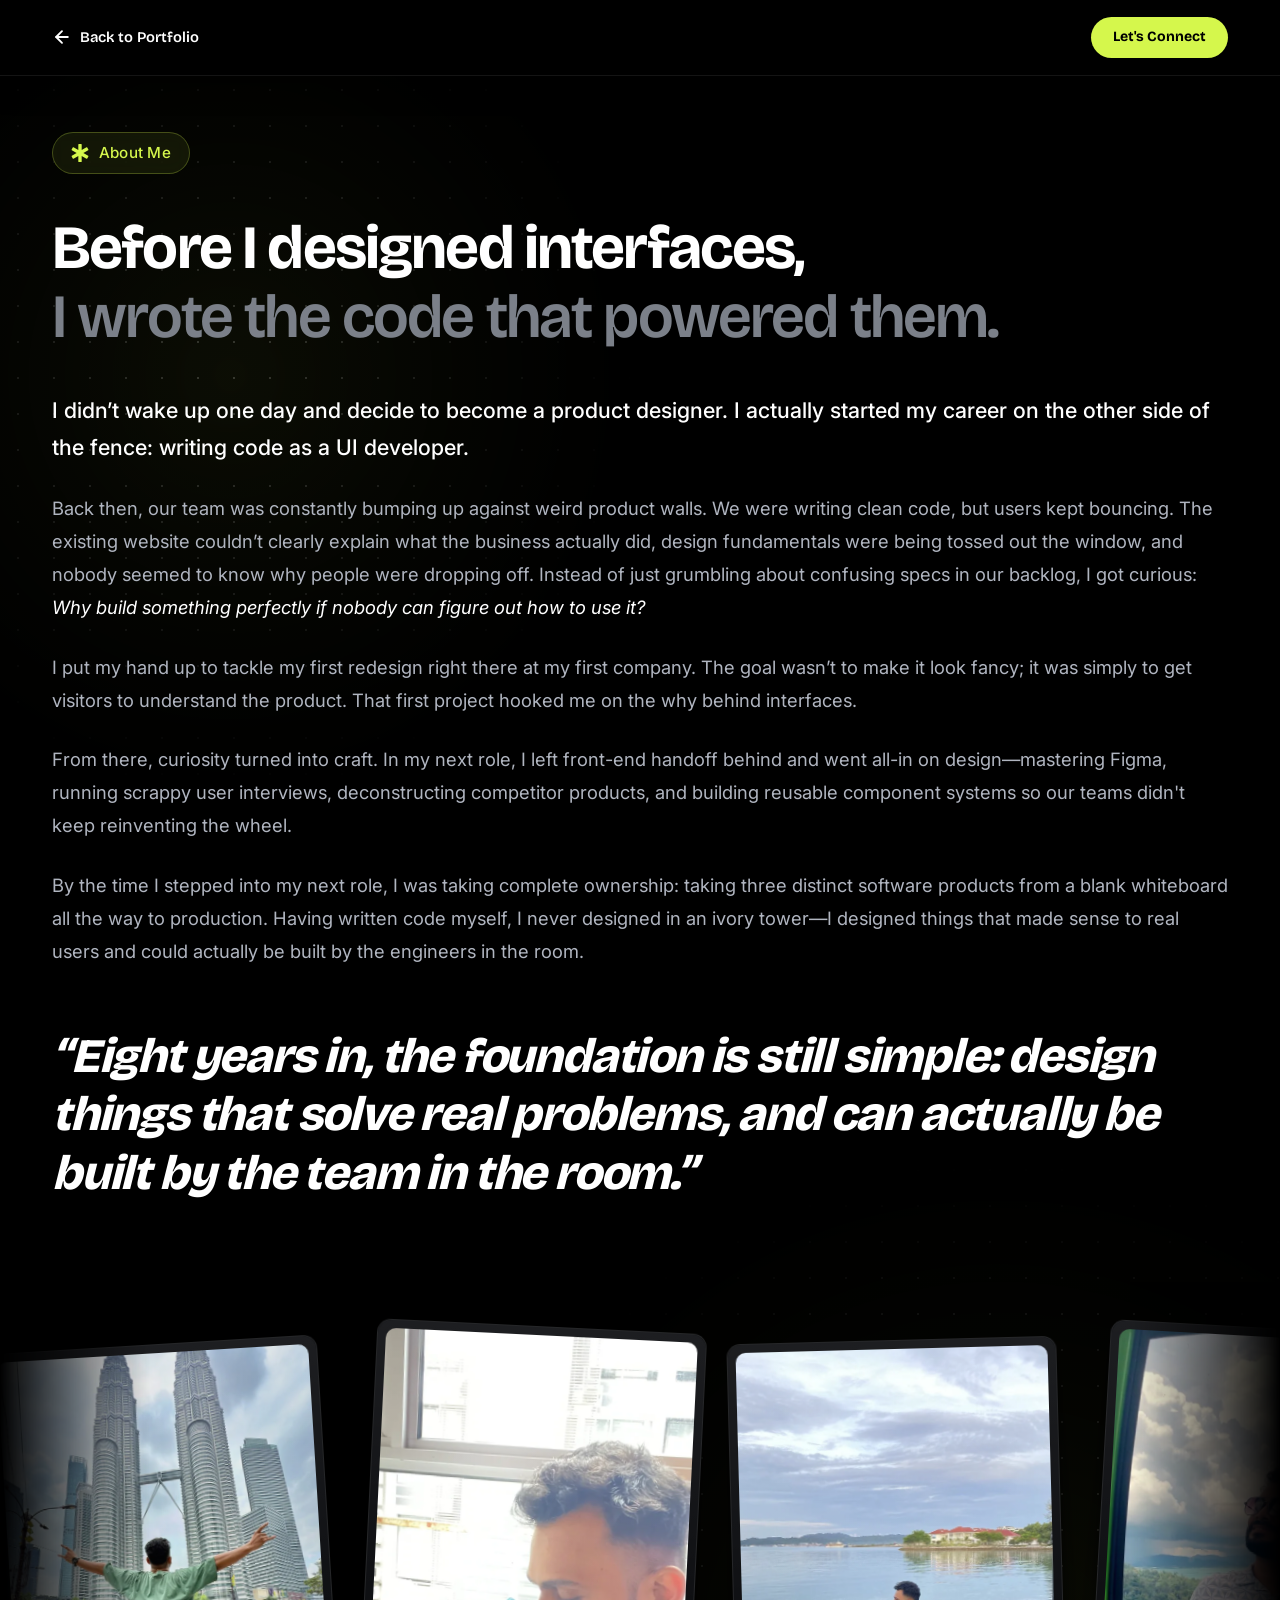
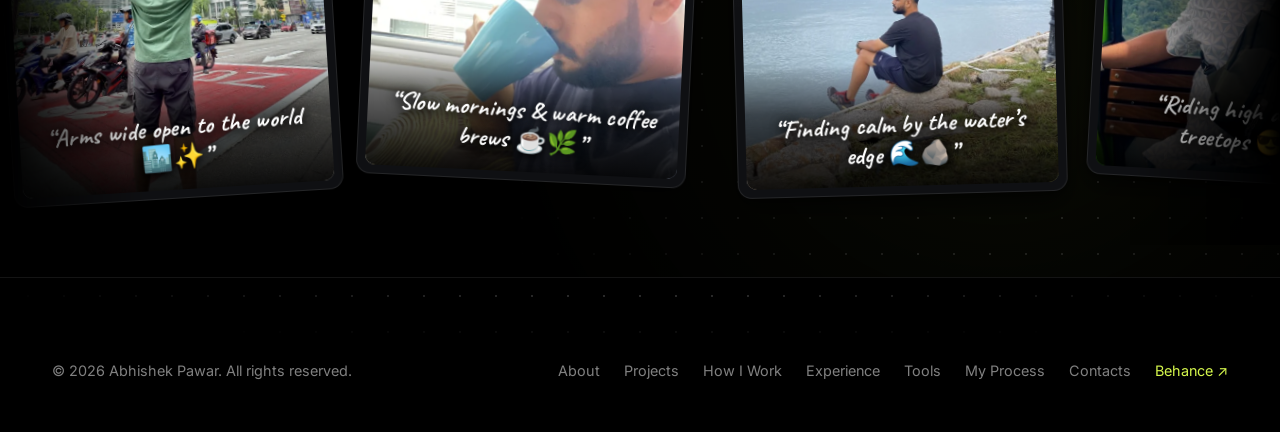
==== commit fbf2f623: "feat: implement 3D obsidian mountain monoliths in Section 6 with 120 FPS sticky scroll, update case " ====
--- a/about.html
+++ b/about.html
@@ -479,7 +479,7 @@
         <li><a href="index.html#about" class="footer-link">About</a></li>
         <li><a href="index.html#projects" class="footer-link">Projects</a></li>
         <li><a href="index.html#why-us" class="footer-link">How I Work</a></li>
-        <li><a href="index.html#services" class="footer-link">Services</a></li>
+        <!-- <li><a href="index.html#services" class="footer-link">Services</a></li> -->
         <li><a href="index.html#experience" class="footer-link">Experience</a></li>
         <li><a href="index.html#tools" class="footer-link">Tools</a></li>
         <li><a href="index.html#process" class="footer-link">My Process</a></li>
--- a/css/design-system.css
+++ b/css/design-system.css
@@ -9,6 +9,7 @@
 @import url('https://fonts.googleapis.com/css2?family=Caveat:wght@400;500;600;700&display=swap');
 
 :root {
+  color-scheme: dark;
   /* Visual Identity Studio Palette */
   --bg-dark: #000000;
   --bg-section-alt: #000000;
@@ -80,6 +81,36 @@
   color: var(--text-white);
   -webkit-font-smoothing: antialiased;
   -moz-osx-font-smoothing: grayscale;
+  color-scheme: dark;
+  scrollbar-color: rgba(255, 255, 255, 0.28) #000000;
+  scrollbar-width: thin;
+}
+
+* {
+  scrollbar-color: rgba(255, 255, 255, 0.28) #000000;
+  scrollbar-width: thin;
+}
+
+/* Minimalist Dark Scrollbar (Zero white strip; dark black track with unobtrusive translucent handle) */
+::-webkit-scrollbar {
+  width: 6px !important;
+  height: 6px !important;
+  background-color: #000000 !important;
+}
+::-webkit-scrollbar-track,
+::-webkit-scrollbar-track-piece {
+  background: #000000 !important;
+  background-color: #000000 !important;
+}
+::-webkit-scrollbar-thumb {
+  background: rgba(255, 255, 255, 0.28) !important;
+  border-radius: 9999px !important;
+}
+::-webkit-scrollbar-thumb:hover {
+  background: rgba(255, 255, 255, 0.5) !important;
+}
+::-webkit-scrollbar-corner {
+  background: #000000 !important;
 }
 
 body {
@@ -2744,7 +2775,6 @@
 /* Base Dot Matrix Token on Pseudo-Elements */
 .highlights-section::after,
 #projects::before,
-#why-us::before,
 #services::before,
 .horizontal-scroll-sticky::before,
 #tools::before,
@@ -2756,7 +2786,7 @@
   inset: 0;
   background-image: radial-gradient(rgba(255, 255, 255, 0.28) 1.35px, transparent 1.35px);
   background-size: 36px 36px;
-  background-position: center center;
+  background-position: center top;
   pointer-events: none;
   z-index: 0;
 }
@@ -2769,33 +2799,23 @@
     radial-gradient(circle at 18% 25%, rgba(213, 247, 76, 0.055) 0%, transparent 48%),
     radial-gradient(rgba(255, 255, 255, 0.16) 1.25px, transparent 1.25px);
   background-size: auto, 36px 36px;
+  background-position: center top;
   -webkit-mask-image: radial-gradient(ellipse 42% 32% at 18% 25%, #ffffff 0%, transparent 75%);
   mask-image: radial-gradient(ellipse 42% 32% at 18% 25%, #ffffff 0%, transparent 75%);
 }
 
-/* 2. Selected Projects: Glowing dots at upper right & lower left */
+/* 2. Selected Projects: Glowing dots at upper right & lower left with smooth fade-out before bottom divider */
 #projects::before {
   background-image: 
     radial-gradient(circle at 82% 20%, rgba(213, 247, 76, 0.065) 0%, transparent 55%),
-    radial-gradient(circle at 12% 85%, rgba(213, 247, 76, 0.05) 0%, transparent 50%),
+    radial-gradient(circle at 12% 64%, rgba(213, 247, 76, 0.05) 0%, transparent 50%),
     radial-gradient(rgba(255, 255, 255, 0.28) 1.35px, transparent 1.35px);
   background-size: auto, auto, 36px 36px;
-  -webkit-mask-image: radial-gradient(ellipse 65% 55% at 82% 25%, #ffffff 0%, transparent 75%),
-                      radial-gradient(ellipse 55% 50% at 15% 85%, #ffffff 0%, transparent 70%);
-  mask-image: radial-gradient(ellipse 65% 55% at 82% 25%, #ffffff 0%, transparent 75%),
-              radial-gradient(ellipse 55% 50% at 15% 85%, #ffffff 0%, transparent 70%);
-}
-
-/* 3. Why Us (Stats Bento): Illumination behind header & top-left stats card */
-#why-us::before {
-  background-image: 
-    radial-gradient(circle at 15% 35%, rgba(213, 247, 76, 0.065) 0%, transparent 60%),
-    radial-gradient(rgba(255, 255, 255, 0.28) 1.35px, transparent 1.35px);
-  background-size: auto, 36px 36px;
-  -webkit-mask-image: radial-gradient(ellipse 65% 55% at 15% 30%, #ffffff 0%, transparent 75%),
-                      radial-gradient(ellipse 50% 50% at 88% 70%, #ffffff 0%, transparent 65%);
-  mask-image: radial-gradient(ellipse 65% 55% at 15% 30%, #ffffff 0%, transparent 75%),
-              radial-gradient(ellipse 50% 50% at 88% 70%, #ffffff 0%, transparent 65%);
+  background-position: center top;
+  -webkit-mask-image: radial-gradient(ellipse 65% 45% at 82% 25%, #ffffff 0%, transparent 75%),
+                      radial-gradient(ellipse 50% 36% at 15% 64%, #ffffff 0%, transparent 70%);
+  mask-image: radial-gradient(ellipse 65% 45% at 82% 25%, #ffffff 0%, transparent 75%),
+              radial-gradient(ellipse 50% 36% at 15% 64%, #ffffff 0%, transparent 70%);
 }
 
 /* 4. Services (Capabilities): Ambient presence behind accordions */
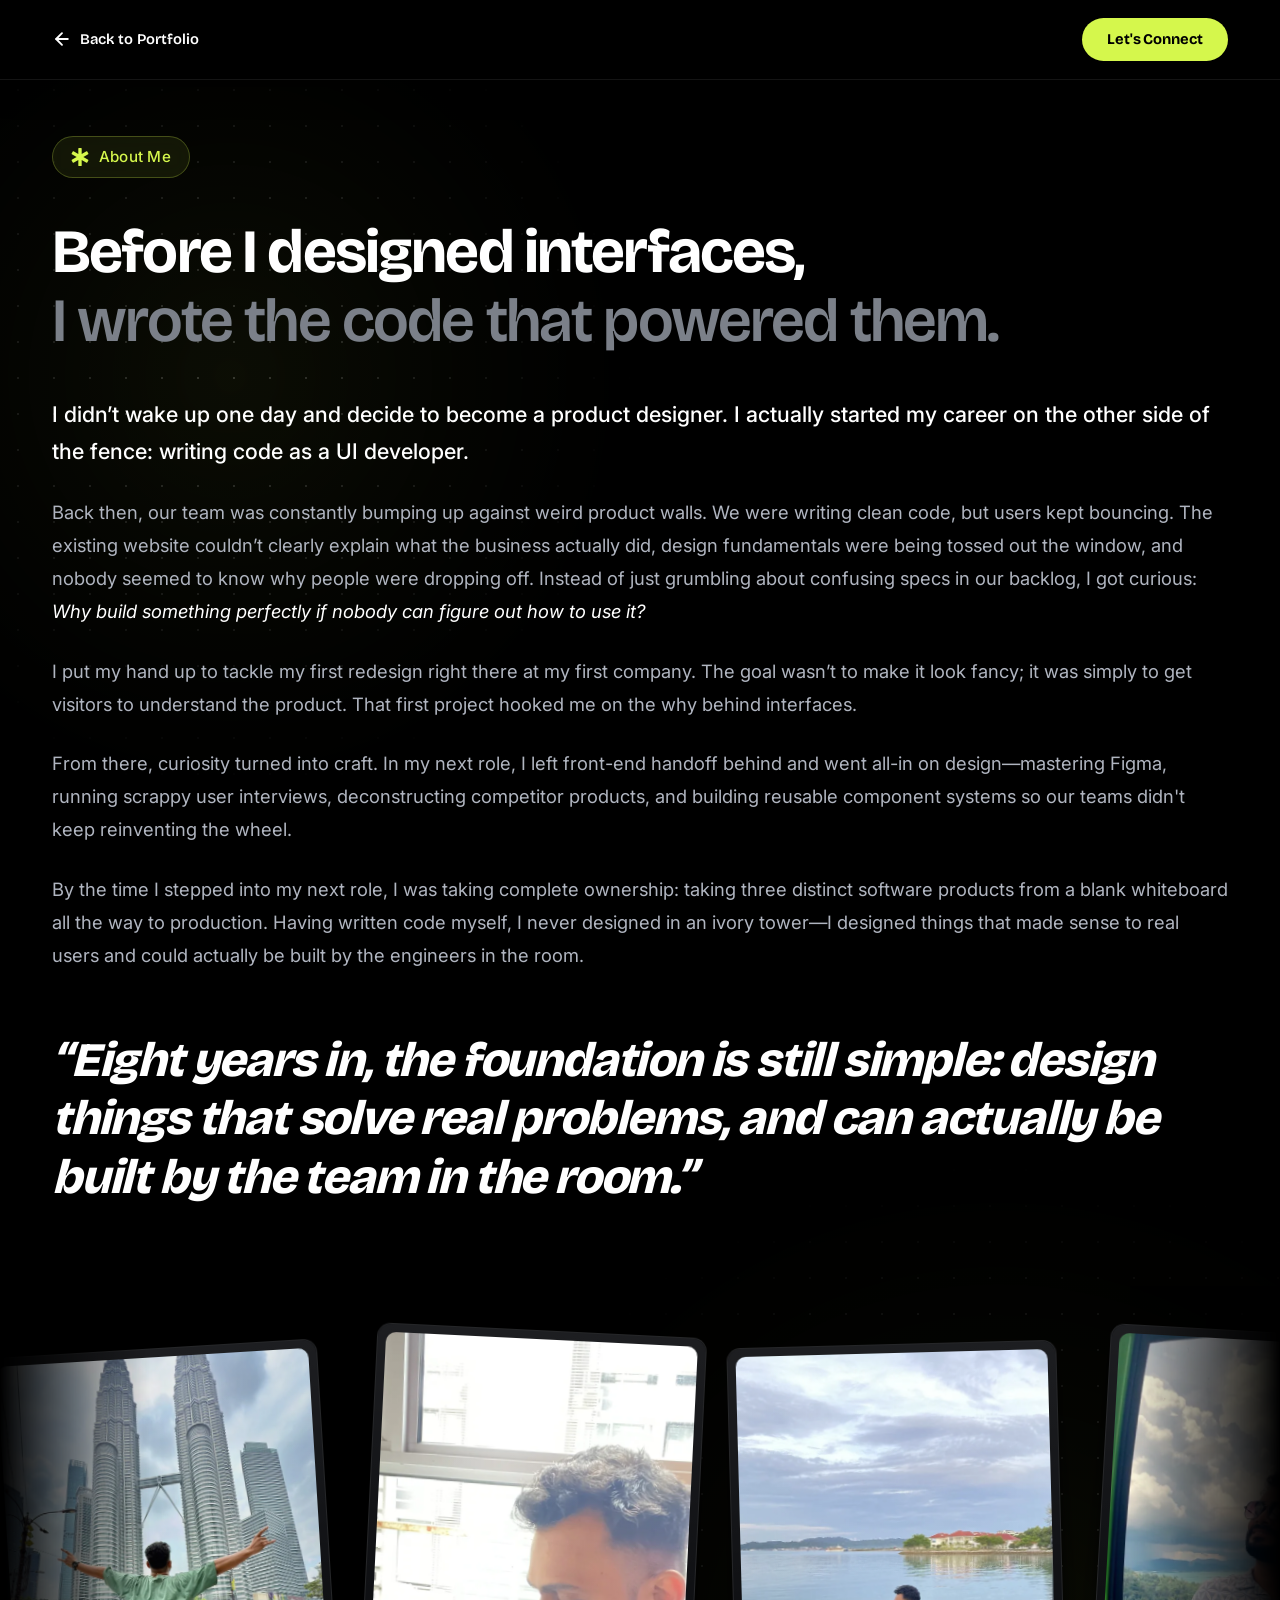
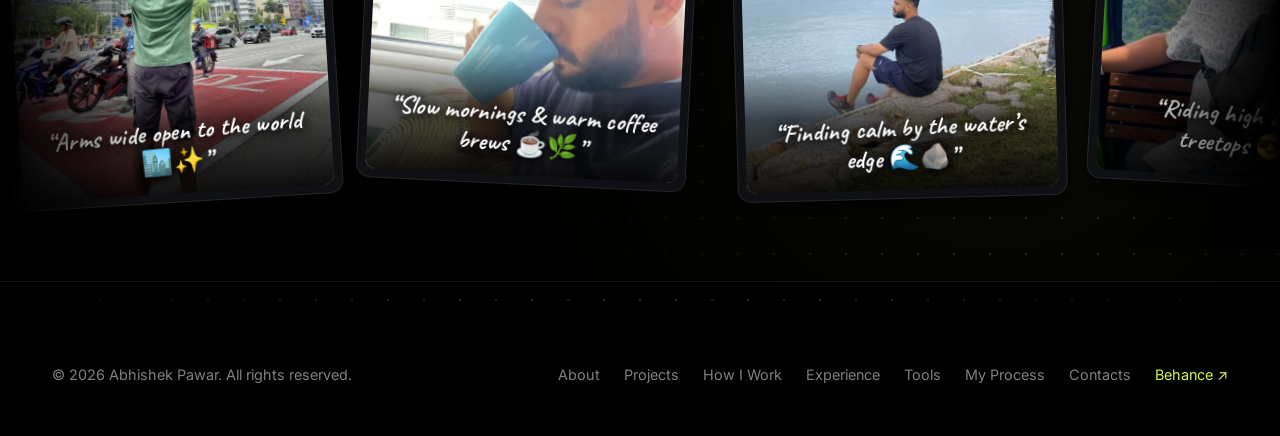
==== commit 777c1193: "fix(nav): remove Test link, harmonize navbar button sizes across pages, and remove badge dot from re" ====
--- a/about.html
+++ b/about.html
@@ -53,7 +53,7 @@
       top: 0;
       left: 0;
       width: 100%;
-      height: 76px;
+      height: 80px;
       z-index: 1000;
       background: rgba(0, 0, 0, 0.85);
       backdrop-filter: blur(20px);
@@ -108,27 +108,31 @@
       background: var(--accent-lime);
       color: #000000;
       text-decoration: none;
-      padding: 9px 22px;
-      border-radius: 100px;
+      padding: 0.8rem 1.6rem;
+      border-radius: 9999px;
       font-family: 'Bricolage Grotesque', sans-serif;
-      font-size: 0.88rem;
+      font-size: 0.925rem;
       font-weight: 700;
+      letter-spacing: -0.01em;
       transition: all 0.25s ease;
       display: inline-flex;
       align-items: center;
+      justify-content: center;
+      gap: 0.5rem;
+      line-height: 1.2;
     }
 
     .cs-nav-cta:hover {
-      transform: translateY(-1px);
+      transform: translateY(-2px);
       background: var(--accent-lime-hover);
-      box-shadow: 0 0 15px rgba(213, 247, 76, 0.4);
+      box-shadow: none;
     }
 
     /* Page Content Layout (Full Width Container matching site tokens) */
     .about-page-wrapper {
       position: relative;
       z-index: 1;
-      padding-top: calc(76px + 3.5rem);
+      padding-top: calc(80px + 3.5rem);
       padding-bottom: 2rem;
       width: 100%;
     }
